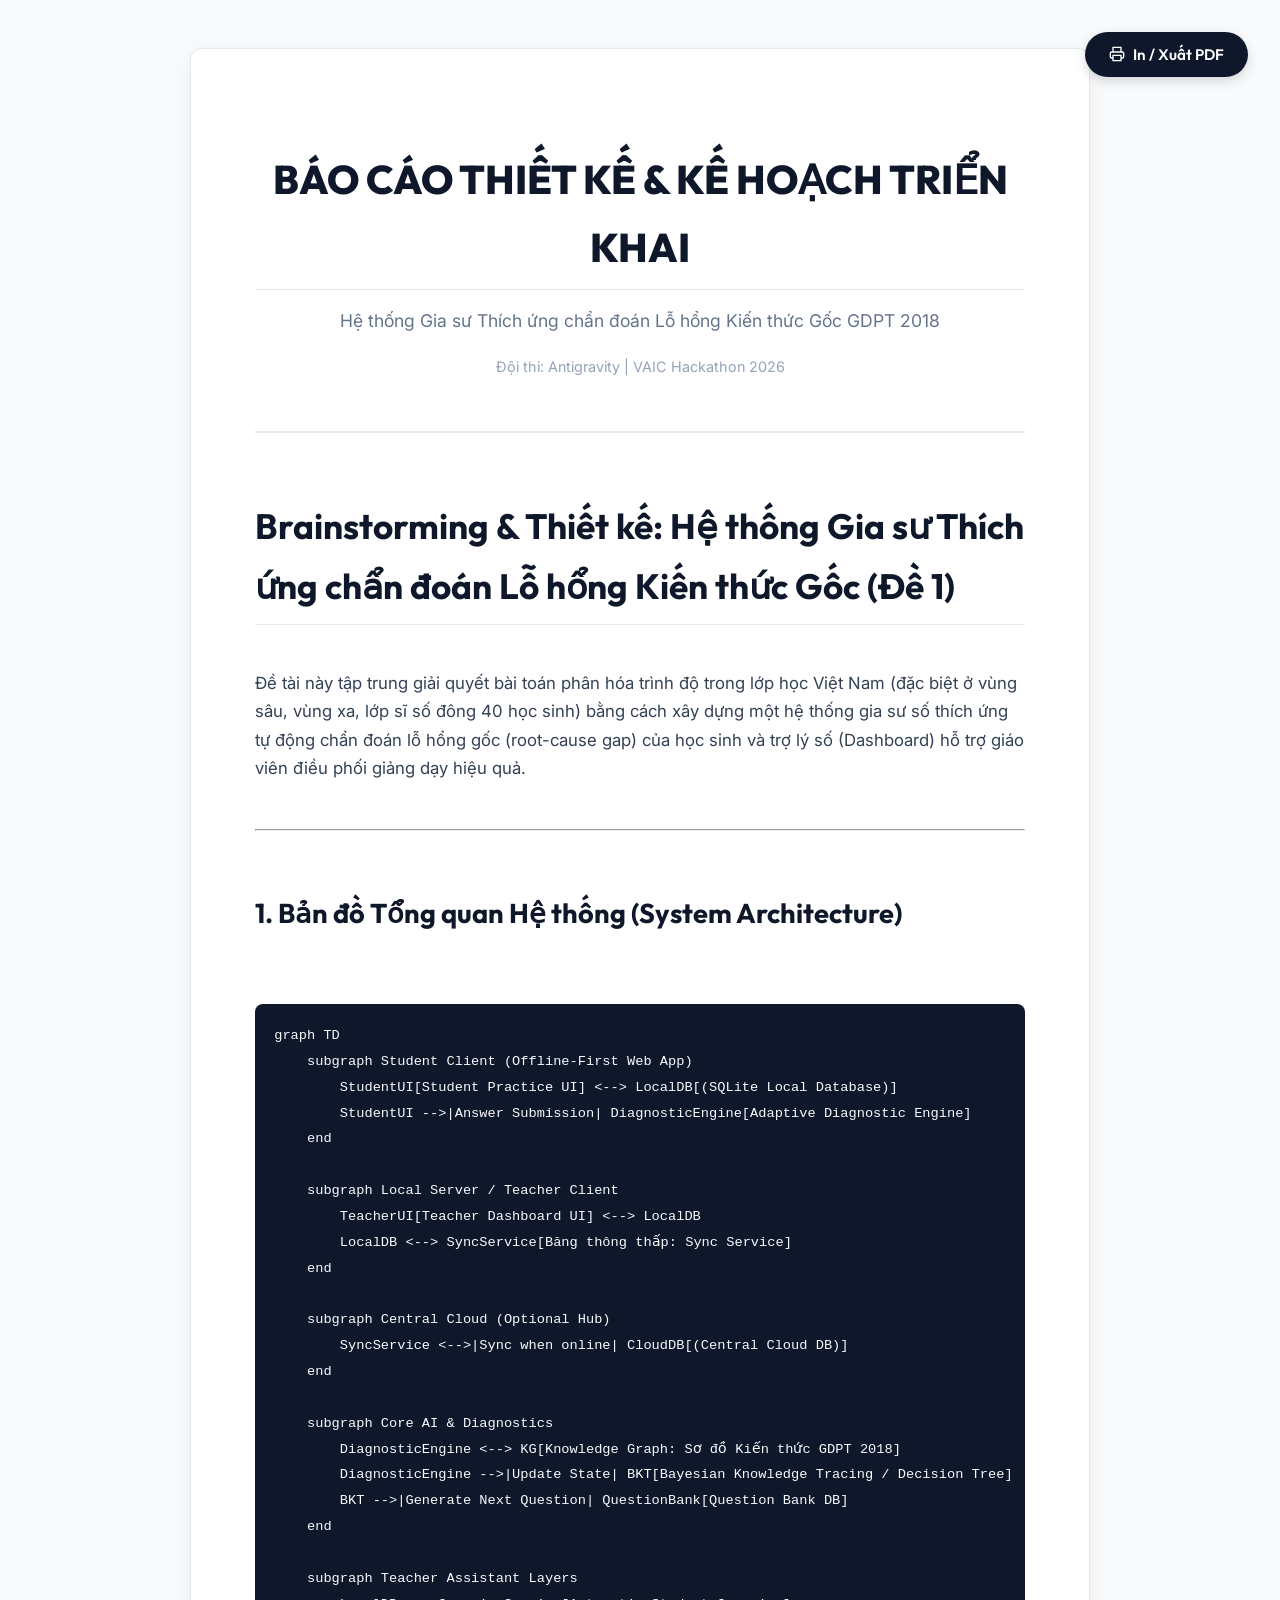
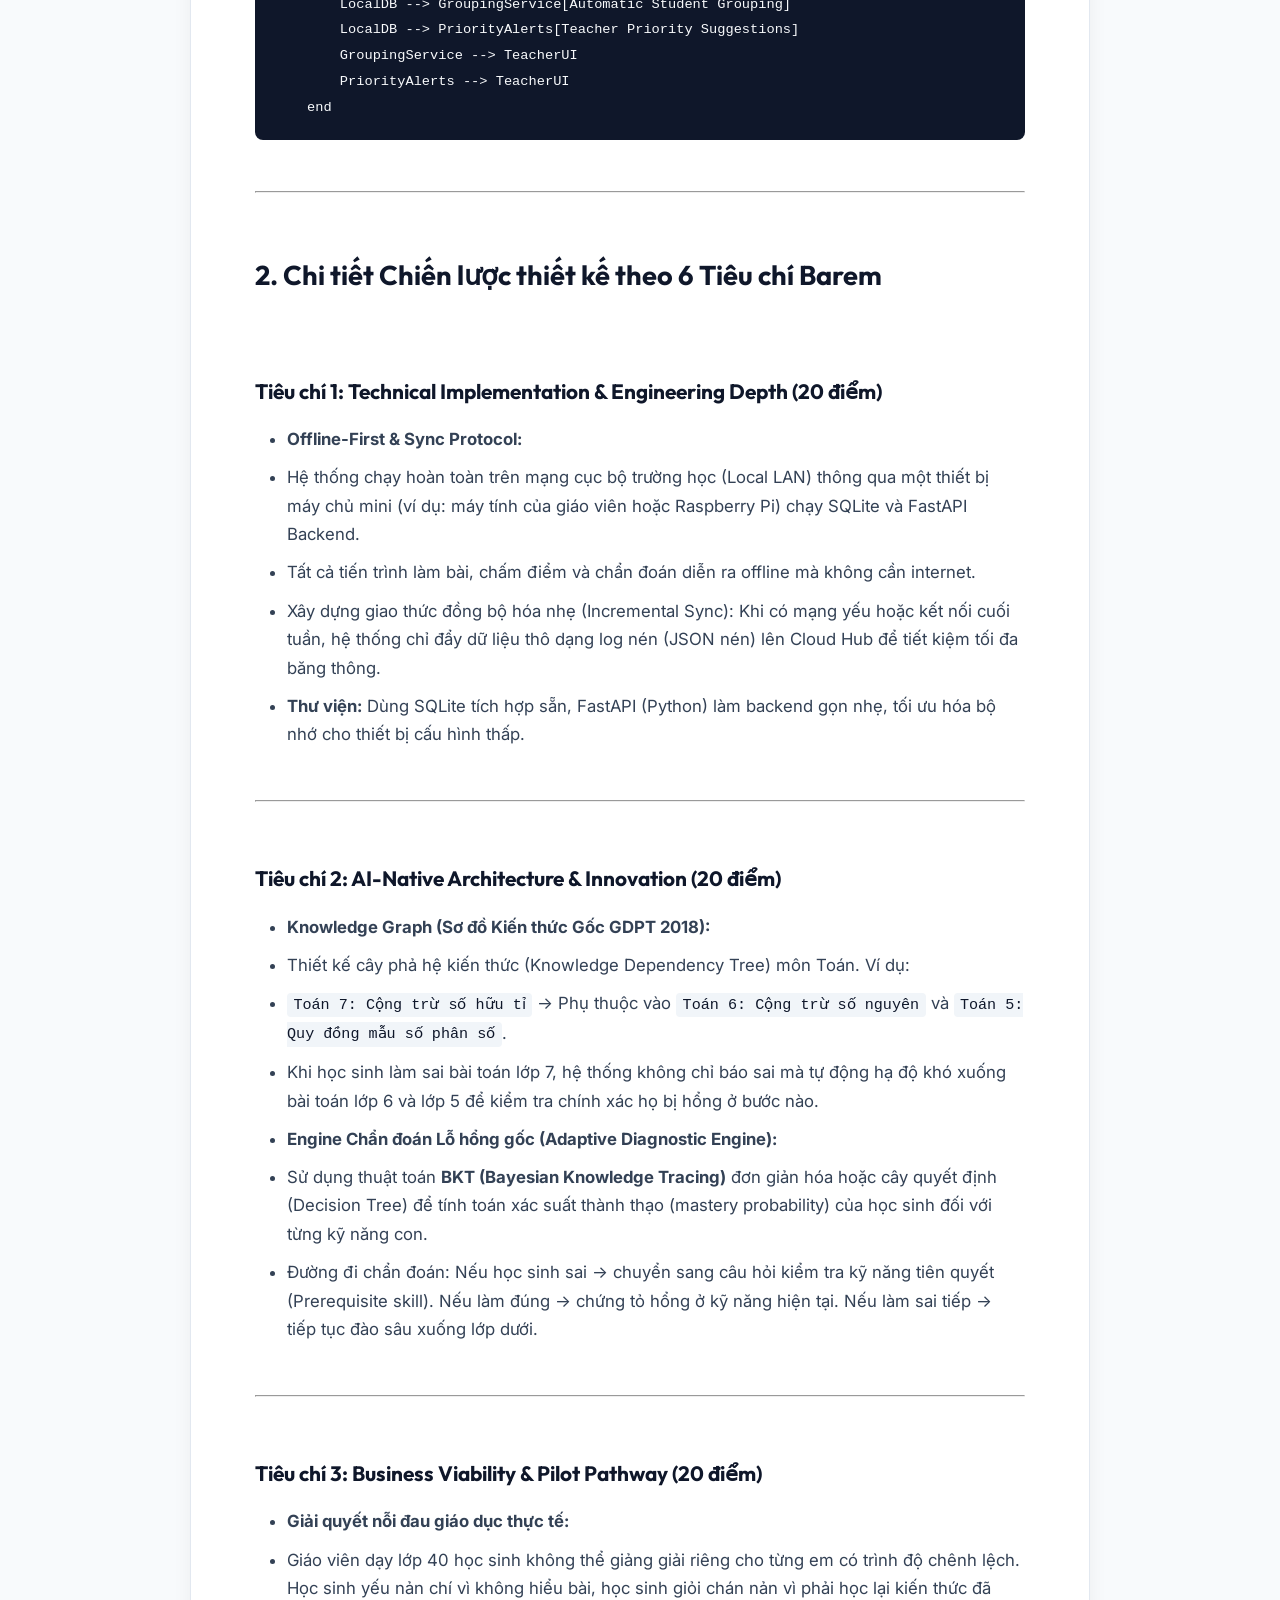
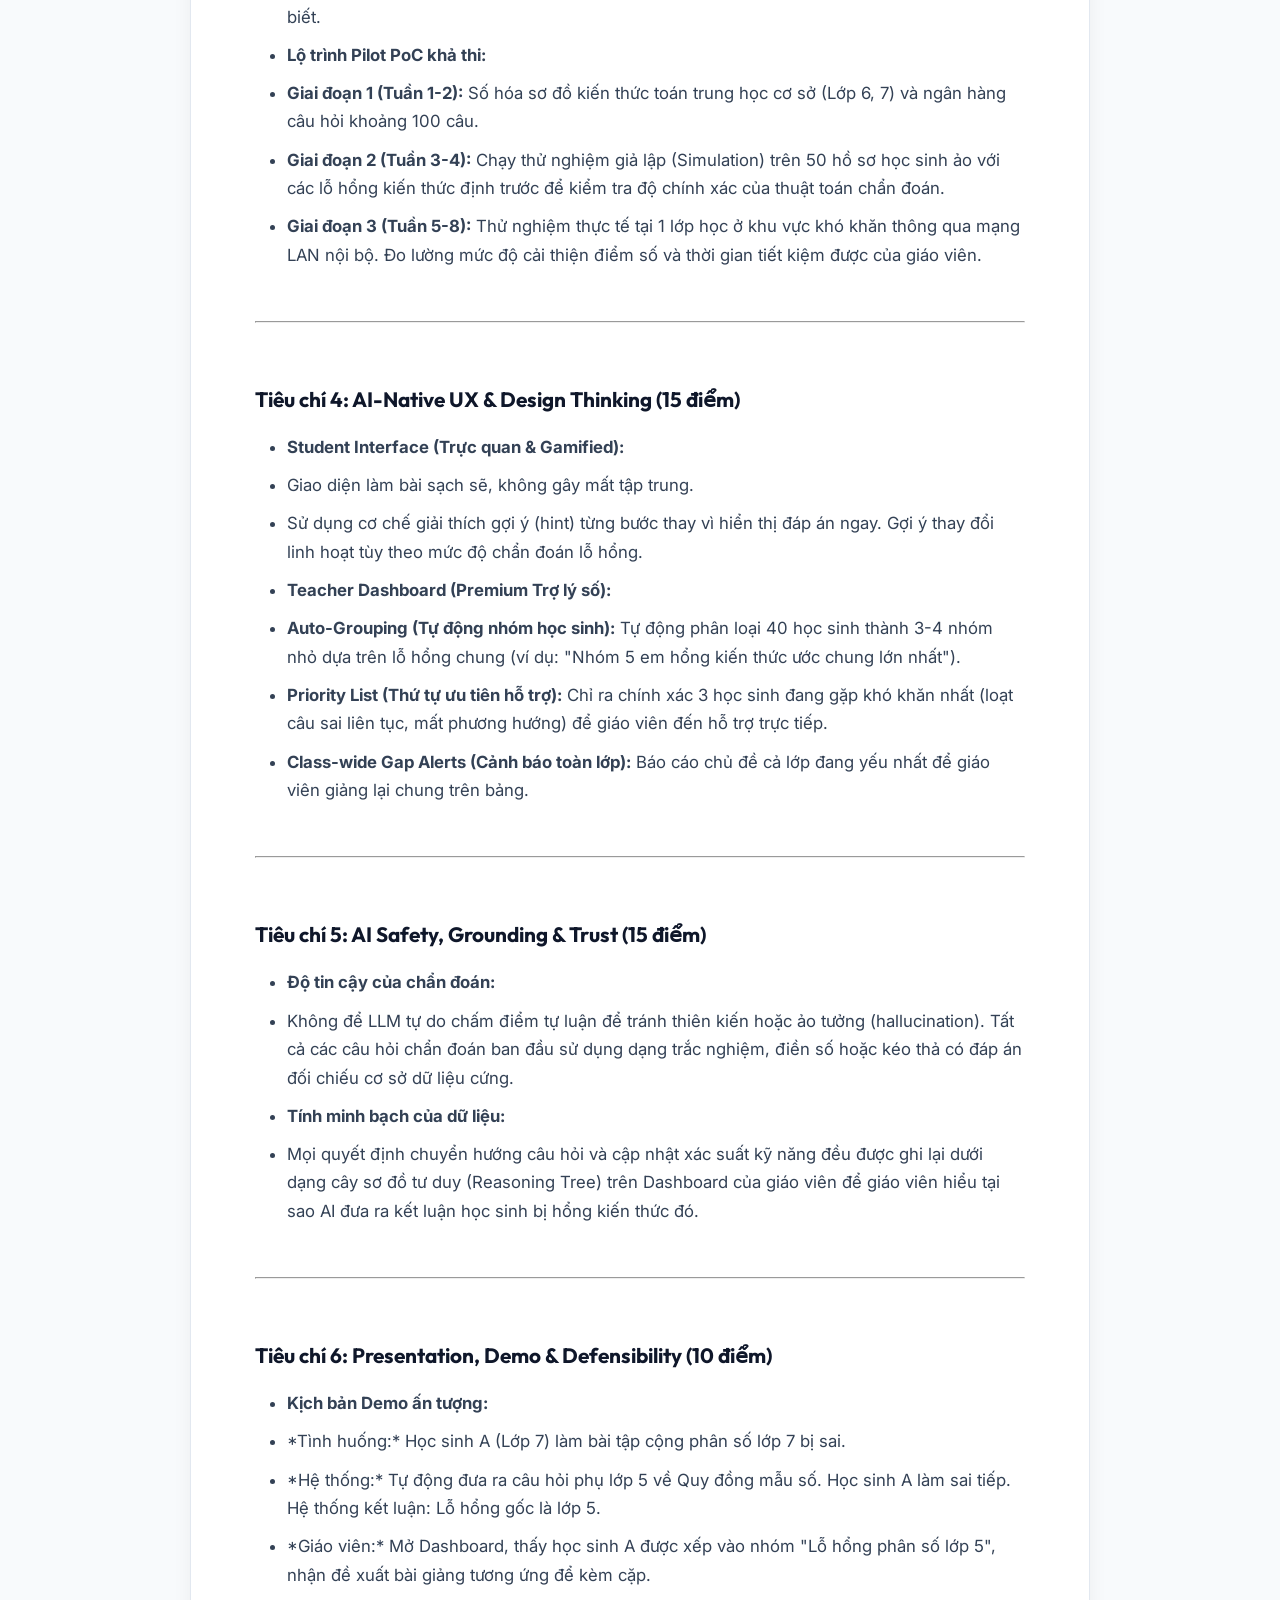
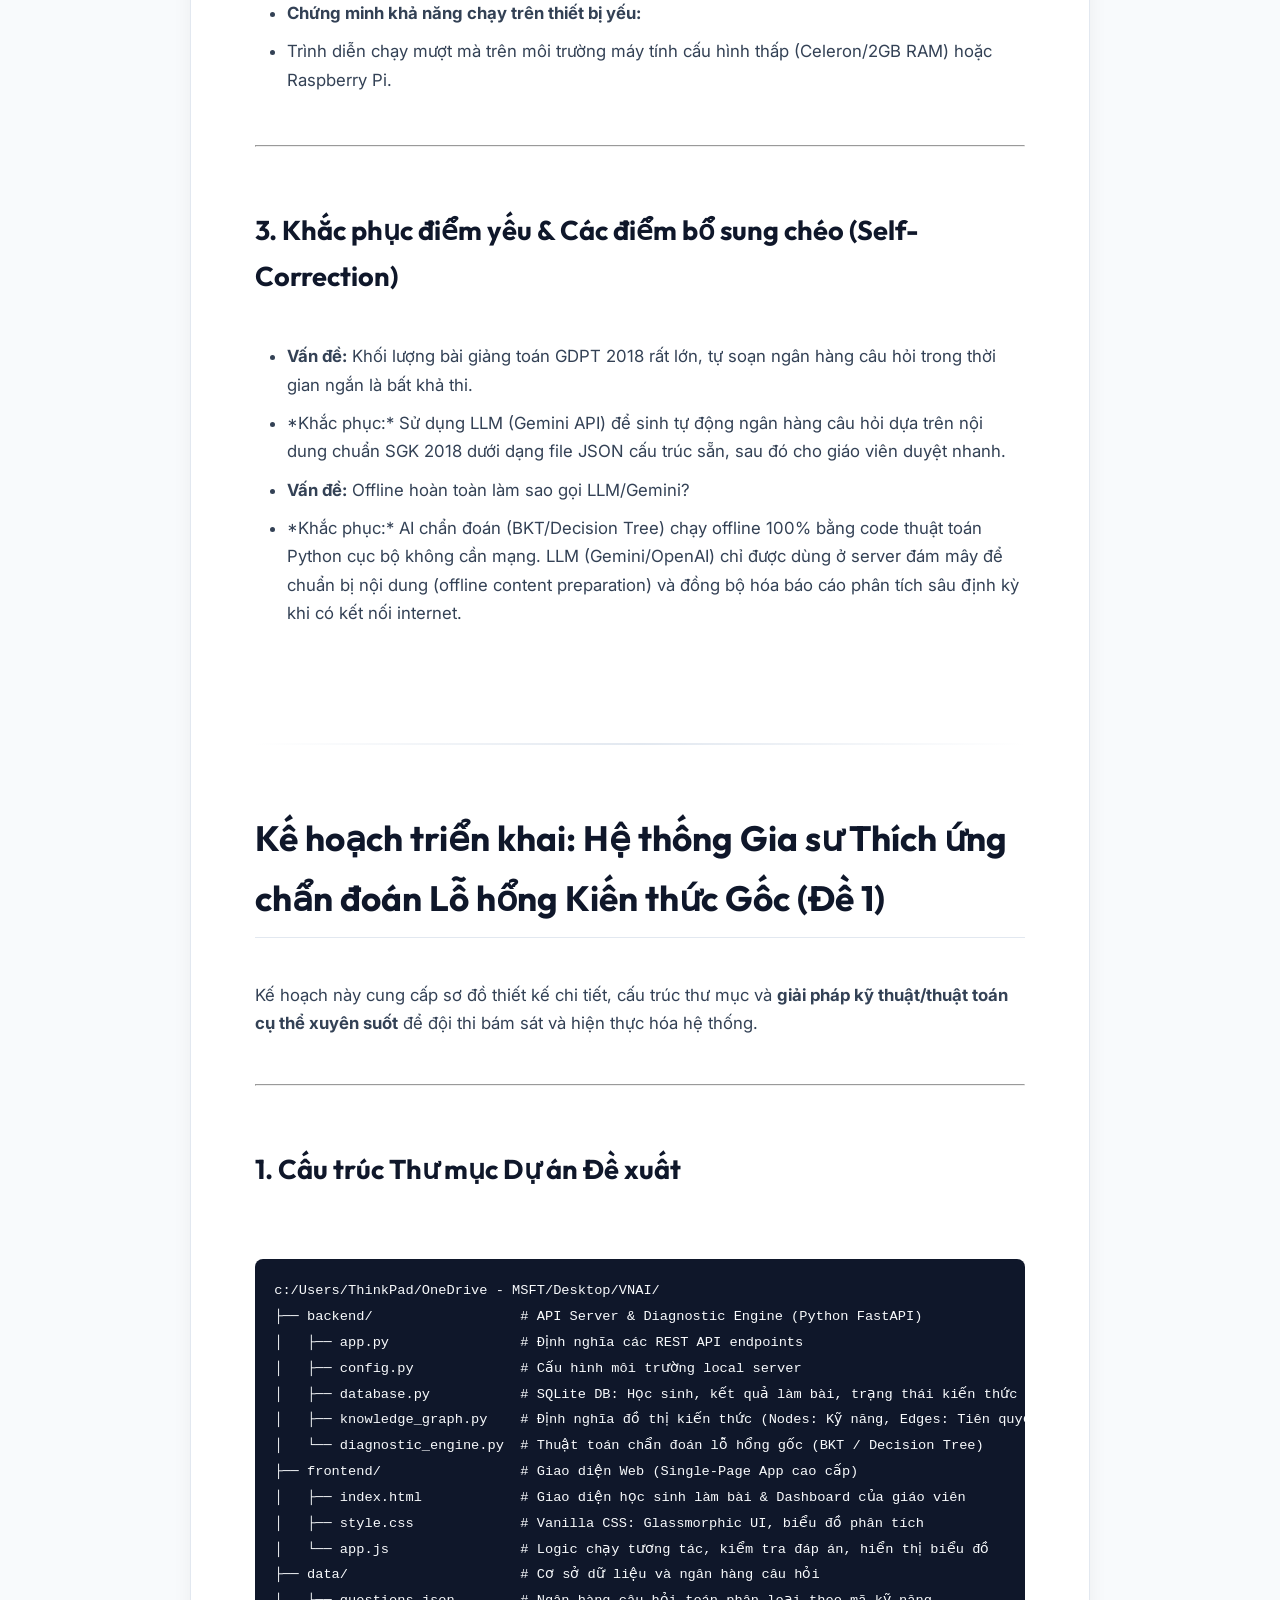
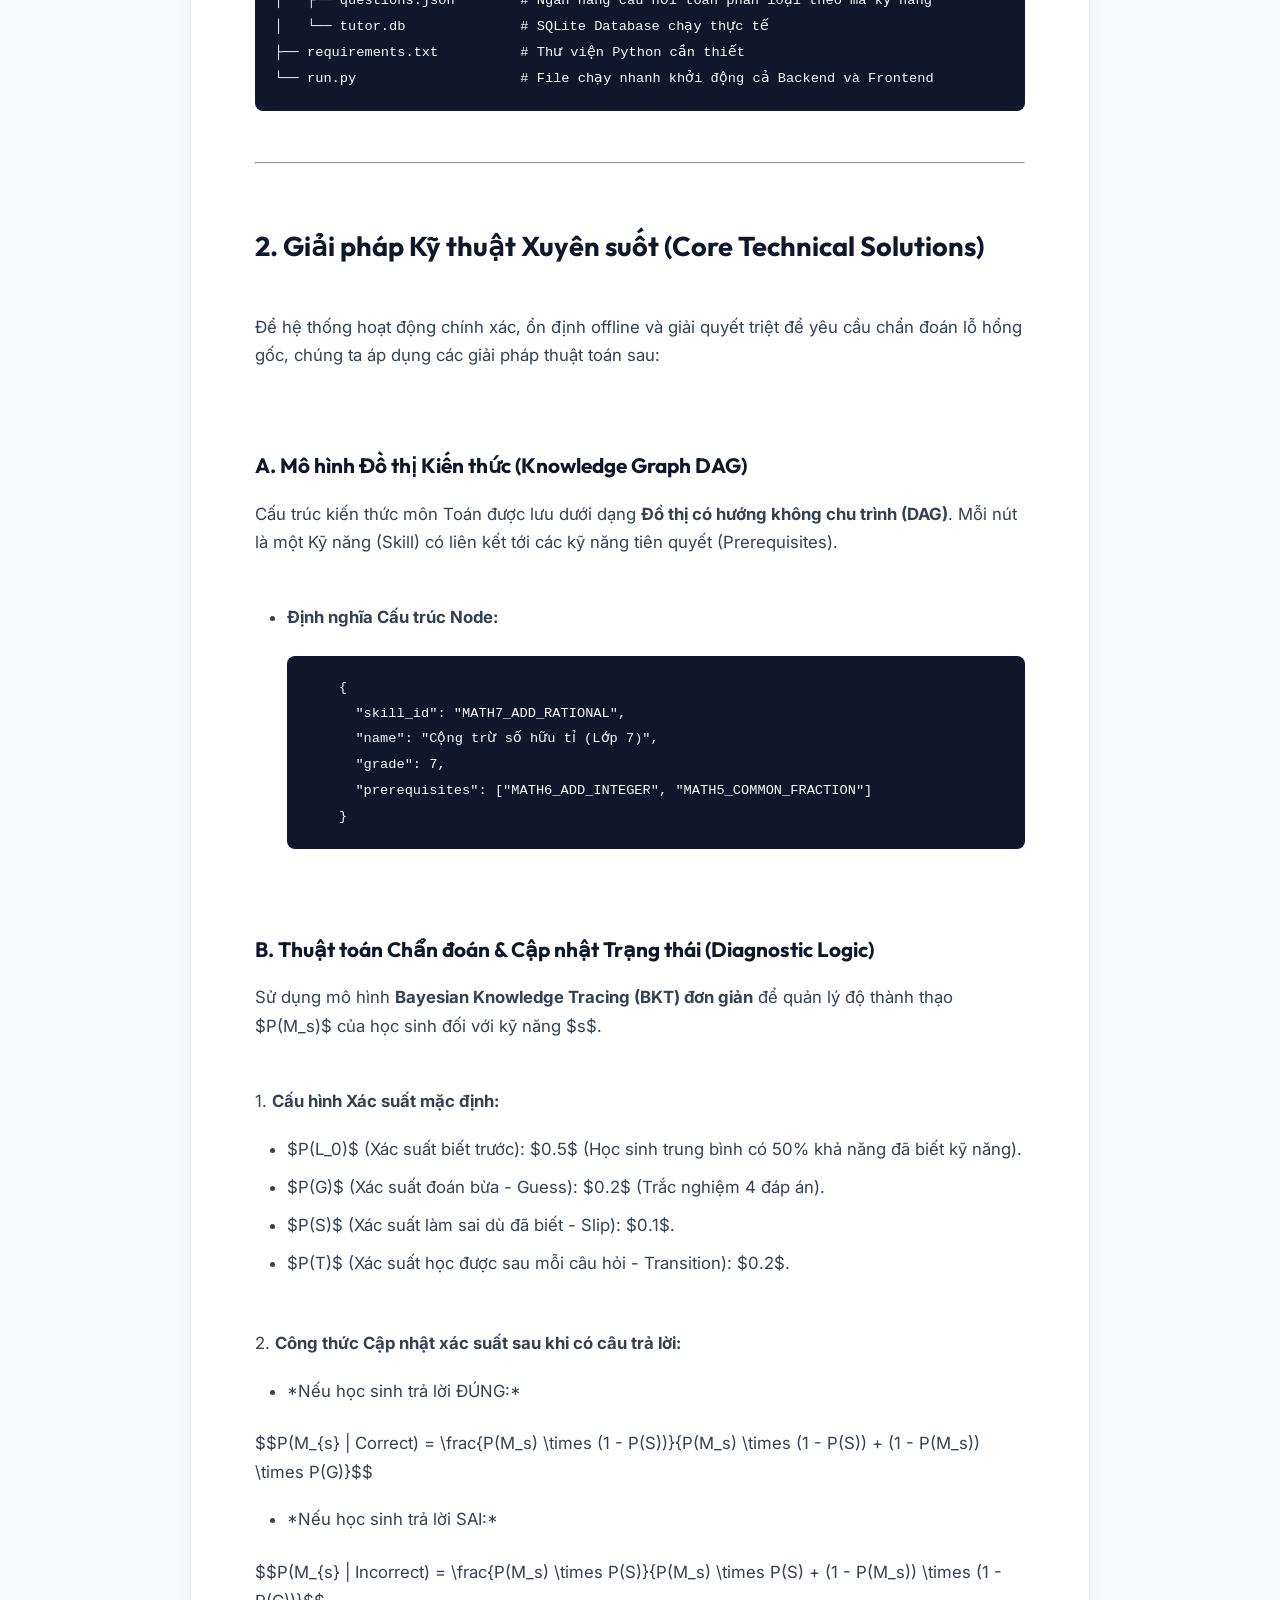
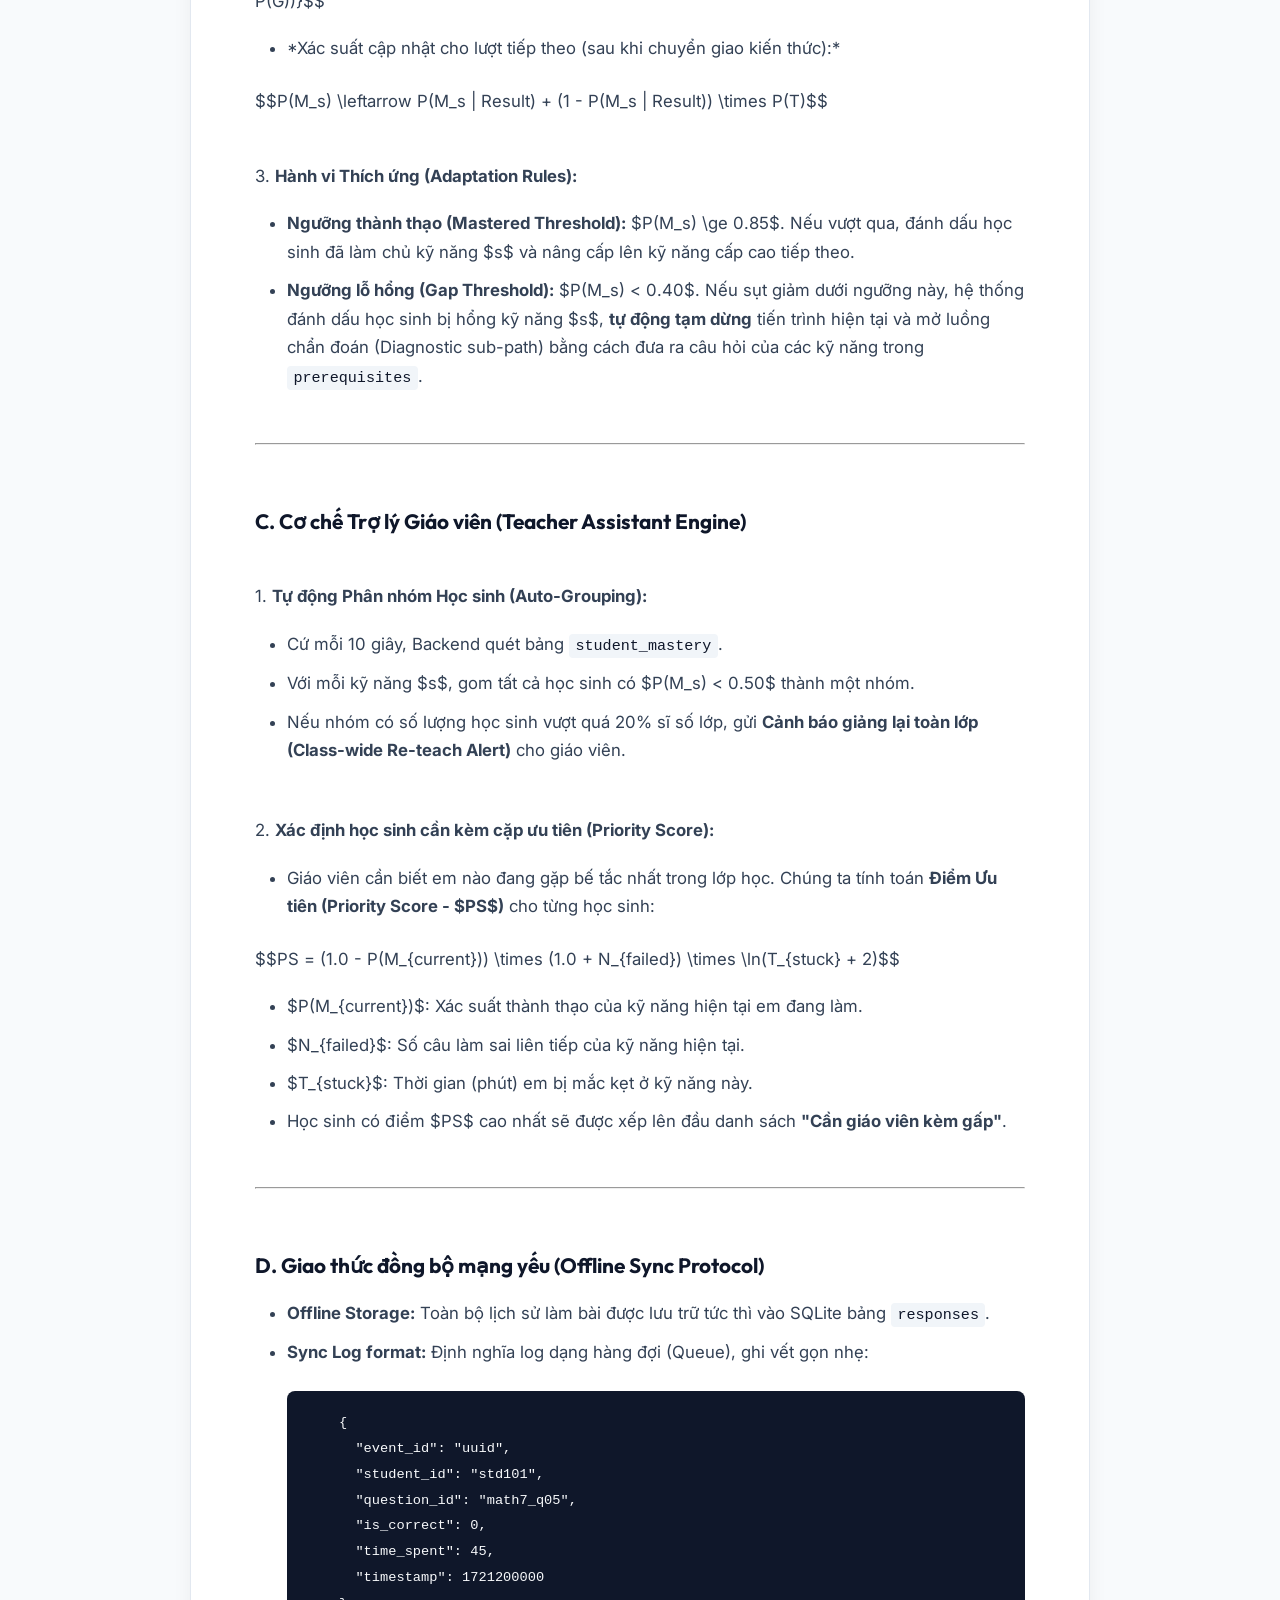
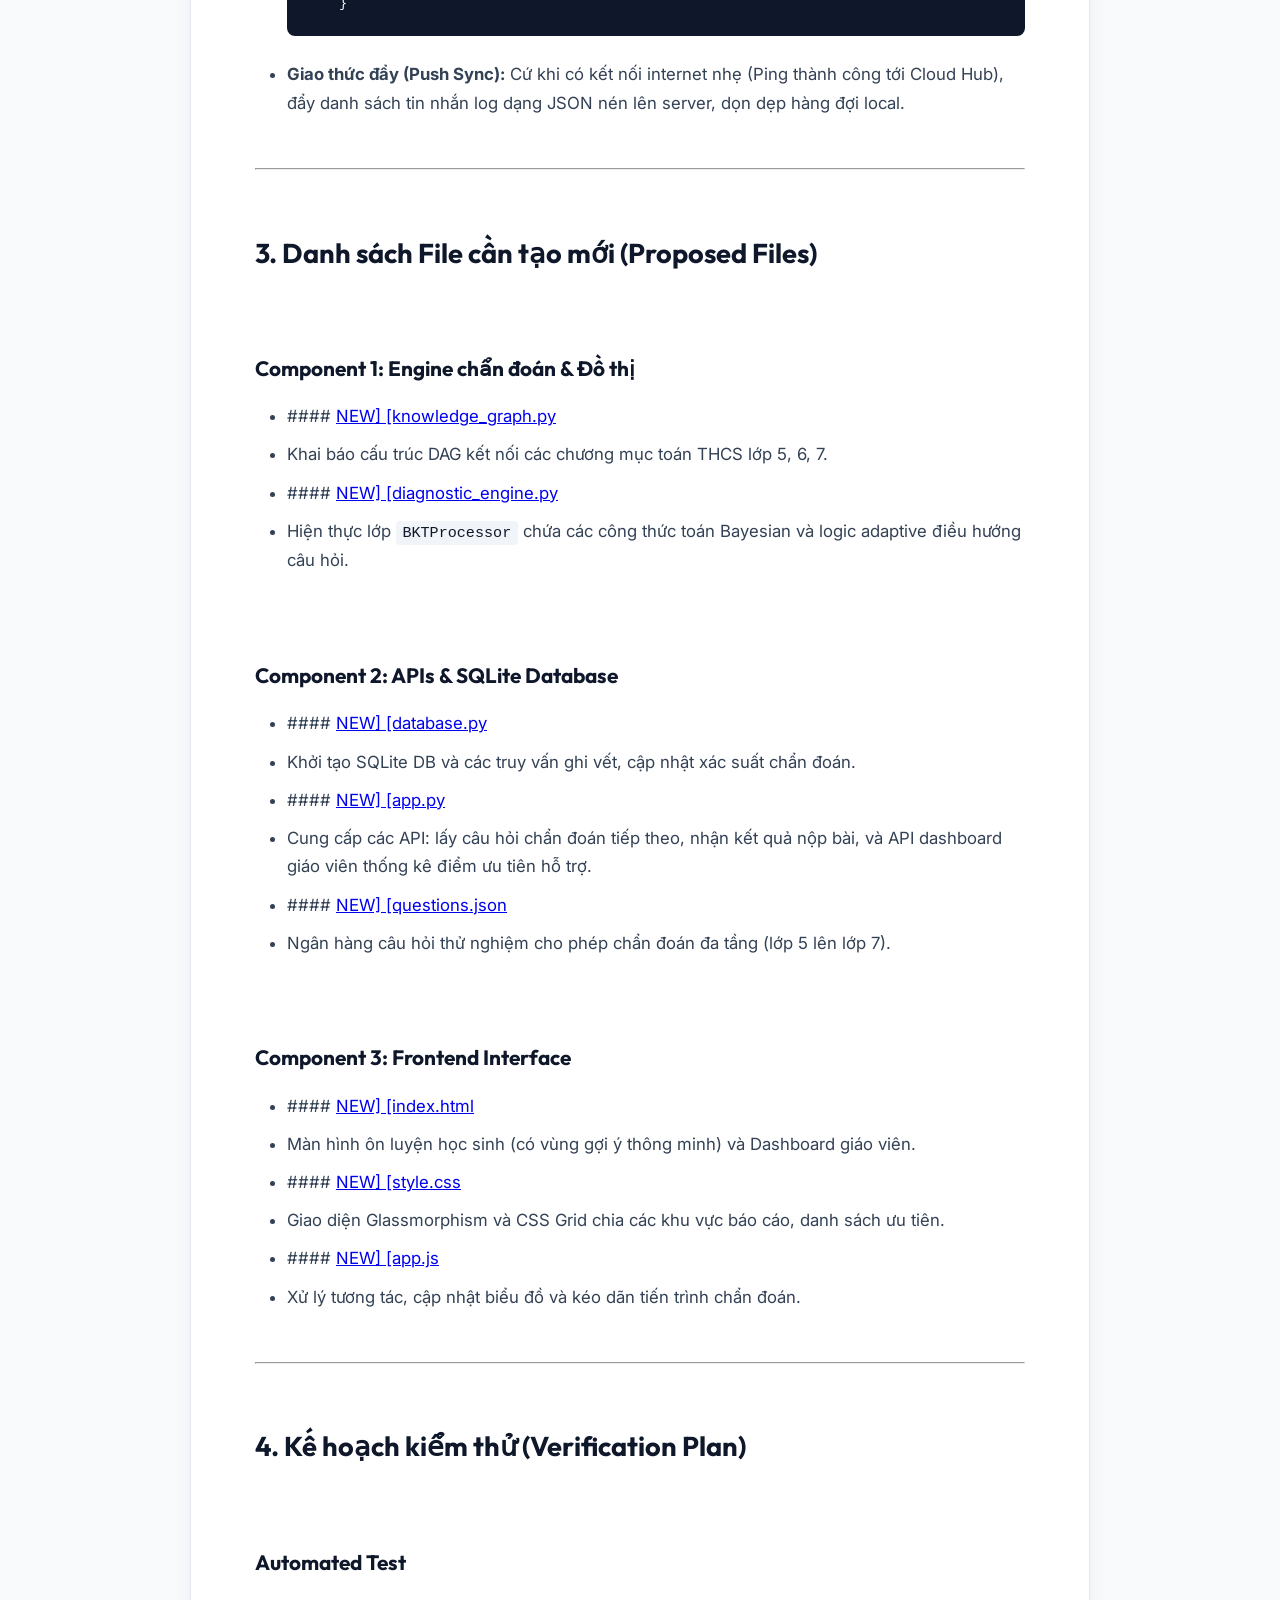
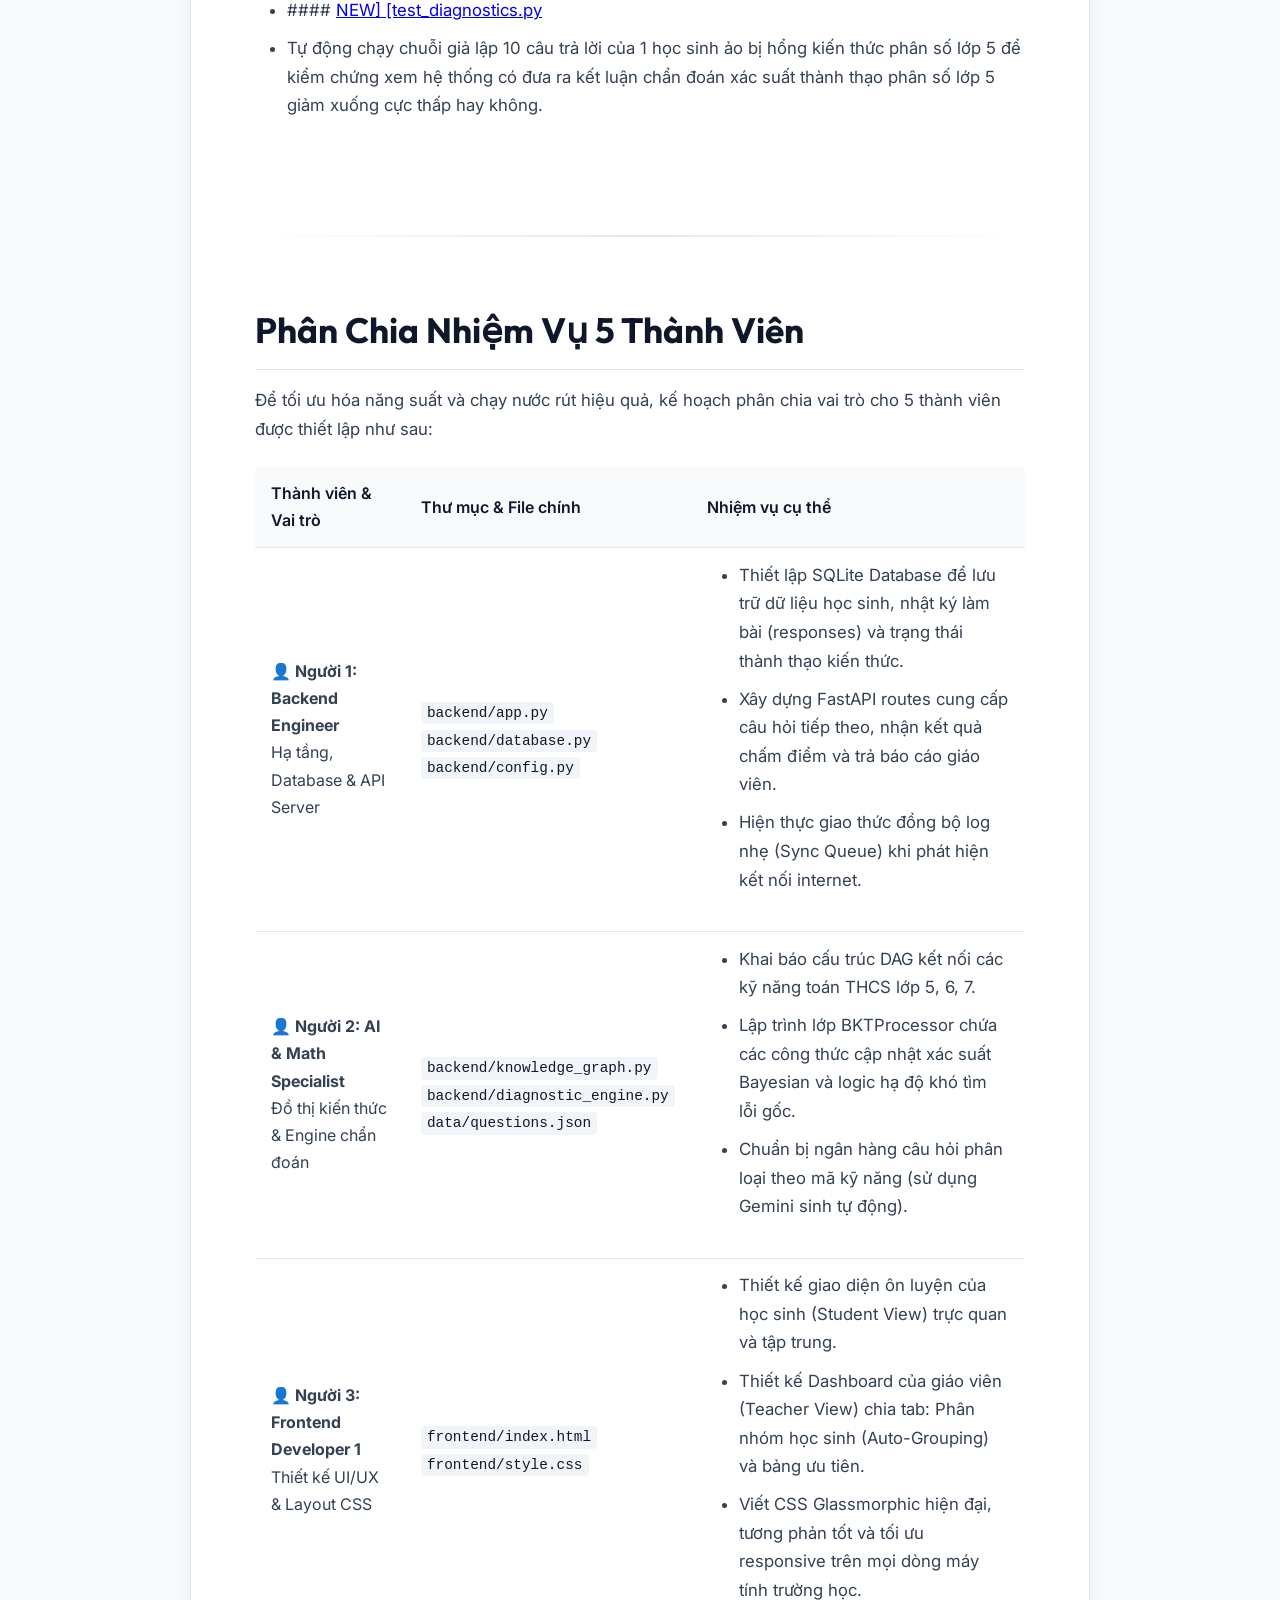
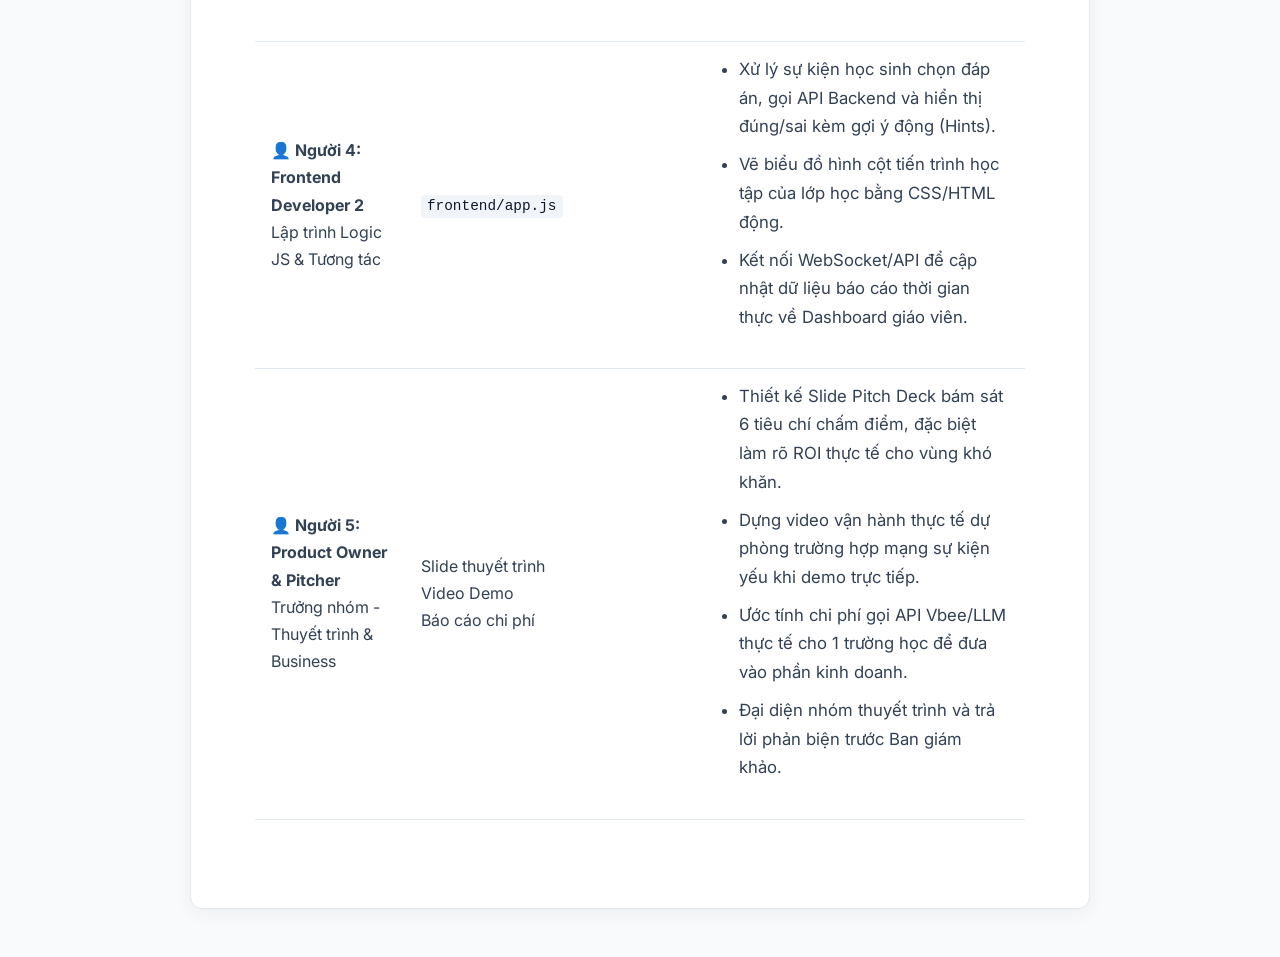
==== Adaptive_Tutoring_System_Report.html @ 63bed0df "feat: implement adaptive difficulty, 54-skill knowledge graph DAG, and frontend API integration" ====
<!DOCTYPE html>
<html lang="vi">
<head>
    <meta charset="UTF-8">
    <meta name="viewport" content="width=device-width, initial-scale=1.0">
    <title>Báo cáo Thiết kế Dự án Adaptive Tutoring System</title>
    <!-- Google Fonts -->
    <link href="https://fonts.googleapis.com/css2?family=Inter:wght@400;500;600&family=Outfit:wght@600;700;800&display=swap" rel="stylesheet">
    <style>
        :root {
            --primary: #4facfe;
            --text-main: #334155;
            --text-headers: #0f172a;
            --bg-body: #f8fafc;
            --bg-card: #ffffff;
            --border: #e2e8f0;
        }
        
        * {
            box-sizing: border-box;
            margin: 0;
            padding: 0;
        }
        
        body {
            background: var(--bg-body);
            color: var(--text-main);
            font-family: 'Inter', sans-serif;
            line-height: 1.7;
            padding: 3rem 1.5rem;
        }
        
        .container {
            max-width: 900px;
            margin: 0 auto;
            background: var(--bg-card);
            padding: 4rem;
            border-radius: 12px;
            box-shadow: 0 4px 20px rgba(0, 0, 0, 0.05);
            border: 1px solid var(--border);
        }
        
        .header {
            text-align: center;
            margin-bottom: 4rem;
            border-bottom: 2px solid var(--border);
            padding-bottom: 2rem;
        }
        
        .header h1 {
            font-family: 'Outfit', sans-serif;
            font-size: 2.5rem;
            font-weight: 800;
            color: var(--text-headers);
            margin-bottom: 1rem;
        }
        
        .header p {
            font-size: 1.1rem;
            color: #64748b;
        }
        
        .section-separator {
            margin: 4rem 0;
            border: 0;
            height: 2px;
            background: linear-gradient(to right, transparent, var(--border), transparent);
        }
        
        h1, h2, h3, h4 {
            font-family: 'Outfit', sans-serif;
            color: var(--text-headers);
            margin-top: 2rem;
            margin-bottom: 1rem;
            font-weight: 700;
        }
        
        h1 { font-size: 2.2rem; border-bottom: 1px solid var(--border); padding-bottom: 0.5rem; }
        h2 { font-size: 1.7rem; }
        h3 { font-size: 1.3rem; }
        h4 { font-size: 1.1rem; }
        
        p {
            margin-bottom: 1.2rem;
            font-size: 1.05rem;
        }
        
        ul {
            margin-bottom: 1.5rem;
            padding-left: 2rem;
        }
        
        li {
            margin-bottom: 0.6rem;
            font-size: 1.05rem;
        }
        
        blockquote {
            background: #f1f5f9;
            border-left: 4px solid #94a3b8;
            padding: 1rem 1.5rem;
            margin: 1.5rem 0;
            font-style: italic;
            border-radius: 4px;
        }
        
        .alert {
            border-left-width: 4px;
        }
        
        .alert-important {
            background: #fef2f2;
            border-left-color: #ef4444;
            color: #991b1b;
        }
        
        .alert-warning {
            background: #fffbeb;
            border-left-color: #f59e0b;
            color: #92400e;
        }
        
        .alert-note {
            background: #eff6ff;
            border-left-color: #3b82f6;
            color: #1e40af;
        }
        
        .code-block {
            background: #0f172a;
            color: #f8fafc;
            padding: 1.2rem;
            border-radius: 8px;
            overflow-x: auto;
            font-family: Courier, monospace;
            margin: 1.5rem 0;
            font-size: 0.95rem;
        }
        
        code {
            background: #f1f5f9;
            color: #0f172a;
            padding: 0.2rem 0.4rem;
            border-radius: 4px;
            font-family: Courier, monospace;
            font-size: 0.9em;
        }
        
        .code-block code {
            background: transparent;
            color: inherit;
            padding: 0;
        }
        
        .table-container {
            overflow-x: auto;
            margin: 1.5rem 0;
        }
        
        table {
            width: 100%;
            border-collapse: collapse;
            text-align: left;
            font-size: 1rem;
        }
        
        th, td {
            padding: 0.8rem 1rem;
            border-bottom: 1px solid var(--border);
        }
        
        th {
            background: #f8fafc;
            font-weight: 600;
            color: var(--text-headers);
        }
        
        .print-btn-container {
            position: fixed;
            top: 2rem;
            right: 2rem;
            z-index: 1000;
        }
        
        .print-btn {
            background: #0f172a;
            color: #ffffff;
            border: none;
            padding: 0.8rem 1.5rem;
            font-family: 'Outfit', sans-serif;
            font-size: 0.95rem;
            font-weight: 600;
            border-radius: 30px;
            cursor: pointer;
            box-shadow: 0 4px 12px rgba(0, 0, 0, 0.15);
            transition: all 0.2s ease;
            display: flex;
            align-items: center;
            gap: 0.5rem;
        }
        
        .print-btn:hover {
            transform: translateY(-2px);
            background: #1e293b;
        }
        
        @media print {
            body {
                background: #ffffff;
                padding: 0;
            }
            .container {
                box-shadow: none;
                border: none;
                padding: 0;
            }
            .print-btn-container {
                display: none;
            }
        }
    </style>
</head>
<body>
    <div class="print-btn-container">
        <button class="print-btn" onclick="window.print()">
            <svg width="16" height="16" viewBox="0 0 24 24" fill="none" stroke="currentColor" stroke-width="2"><path d="M6 9V2h12v7M6 18H4a2 2 0 0 1-2-2v-5a2 2 0 0 1 2-2h16a2 2 0 0 1 2 2v5a2 2 0 0 1-2 2h-2"/><path d="M6 14h12v8H6z"/></svg>
            In / Xuất PDF
        </button>
    </div>

    <div class="container">
        <div class="header">
            <h1>BÁO CÁO THIẾT KẾ & KẾ HOẠCH TRIỂN KHAI</h1>
            <p>Hệ thống Gia sư Thích ứng chẩn đoán Lỗ hổng Kiến thức Gốc GDPT 2018</p>
            <p style="font-size: 0.9rem; margin-top: 0.5rem; color: #94a3b8;">Đội thi: Antigravity | VAIC Hackathon 2026</p>
        </div>

        <section>
            <h1>Brainstorming & Thiết kế: Hệ thống Gia sư Thích ứng chẩn đoán Lỗ hổng Kiến thức Gốc (Đề 1)</h1>
<br>
<p>Đề tài này tập trung giải quyết bài toán phân hóa trình độ trong lớp học Việt Nam (đặc biệt ở vùng sâu, vùng xa, lớp sĩ số đông 40 học sinh) bằng cách xây dựng một hệ thống gia sư số thích ứng tự động chẩn đoán lỗ hổng gốc (root-cause gap) của học sinh và trợ lý số (Dashboard) hỗ trợ giáo viên điều phối giảng dạy hiệu quả.</p>
<br>
<hr>
<br>
<h2>1. Bản đồ Tổng quan Hệ thống (System Architecture)</h2>
<br>
<pre class="code-block"><code class="language-mermaid">graph TD
    subgraph Student Client (Offline-First Web App)
        StudentUI[Student Practice UI] &lt;--&gt; LocalDB[(SQLite Local Database)]
        StudentUI --&gt;|Answer Submission| DiagnosticEngine[Adaptive Diagnostic Engine]
    end

    subgraph Local Server / Teacher Client
        TeacherUI[Teacher Dashboard UI] &lt;--&gt; LocalDB
        LocalDB &lt;--&gt; SyncService[Băng thông thấp: Sync Service]
    end

    subgraph Central Cloud (Optional Hub)
        SyncService &lt;--&gt;|Sync when online| CloudDB[(Central Cloud DB)]
    end

    subgraph Core AI &amp; Diagnostics
        DiagnosticEngine &lt;--&gt; KG[Knowledge Graph: Sơ đồ Kiến thức GDPT 2018]
        DiagnosticEngine --&gt;|Update State| BKT[Bayesian Knowledge Tracing / Decision Tree]
        BKT --&gt;|Generate Next Question| QuestionBank[Question Bank DB]
    end

    subgraph Teacher Assistant Layers
        LocalDB --&gt; GroupingService[Automatic Student Grouping]
        LocalDB --&gt; PriorityAlerts[Teacher Priority Suggestions]
        GroupingService --&gt; TeacherUI
        PriorityAlerts --&gt; TeacherUI
    end
</code></pre>
<br>
<hr>
<br>
<h2>2. Chi tiết Chiến lược thiết kế theo 6 Tiêu chí Barem</h2>
<br>
<h3>Tiêu chí 1: Technical Implementation & Engineering Depth (20 điểm)</h3>
<ul>
<li>  <strong>Offline-First & Sync Protocol:</strong></li>
<li>  Hệ thống chạy hoàn toàn trên mạng cục bộ trường học (Local LAN) thông qua một thiết bị máy chủ mini (ví dụ: máy tính của giáo viên hoặc Raspberry Pi) chạy SQLite và FastAPI Backend.</li>
<li>  Tất cả tiến trình làm bài, chấm điểm và chẩn đoán diễn ra offline mà không cần internet.</li>
<li>  Xây dựng giao thức đồng bộ hóa nhẹ (Incremental Sync): Khi có mạng yếu hoặc kết nối cuối tuần, hệ thống chỉ đẩy dữ liệu thô dạng log nén (JSON nén) lên Cloud Hub để tiết kiệm tối đa băng thông.</li>
<li>  <strong>Thư viện:</strong> Dùng SQLite tích hợp sẵn, FastAPI (Python) làm backend gọn nhẹ, tối ưu hóa bộ nhớ cho thiết bị cấu hình thấp.</li>
</ul>
<br>
<hr>
<br>
<h3>Tiêu chí 2: AI-Native Architecture & Innovation (20 điểm)</h3>
<ul>
<li>  <strong>Knowledge Graph (Sơ đồ Kiến thức Gốc GDPT 2018):</strong></li>
<li>  Thiết kế cây phả hệ kiến thức (Knowledge Dependency Tree) môn Toán. Ví dụ:</li>
<li>  <code>Toán 7: Cộng trừ số hữu tỉ</code> -> Phụ thuộc vào <code>Toán 6: Cộng trừ số nguyên</code> và <code>Toán 5: Quy đồng mẫu số phân số</code>.</li>
<li>  Khi học sinh làm sai bài toán lớp 7, hệ thống không chỉ báo sai mà tự động hạ độ khó xuống bài toán lớp 6 và lớp 5 để kiểm tra chính xác họ bị hổng ở bước nào.</li>
<li>  <strong>Engine Chẩn đoán Lỗ hổng gốc (Adaptive Diagnostic Engine):</strong></li>
<li>  Sử dụng thuật toán <strong>BKT (Bayesian Knowledge Tracing)</strong> đơn giản hóa hoặc cây quyết định (Decision Tree) để tính toán xác suất thành thạo (mastery probability) của học sinh đối với từng kỹ năng con.</li>
<li>  Đường đi chẩn đoán: Nếu học sinh sai -> chuyển sang câu hỏi kiểm tra kỹ năng tiên quyết (Prerequisite skill). Nếu làm đúng -> chứng tỏ hổng ở kỹ năng hiện tại. Nếu làm sai tiếp -> tiếp tục đào sâu xuống lớp dưới.</li>
</ul>
<br>
<hr>
<br>
<h3>Tiêu chí 3: Business Viability & Pilot Pathway (20 điểm)</h3>
<ul>
<li>  <strong>Giải quyết nỗi đau giáo dục thực tế:</strong></li>
<li>  Giáo viên dạy lớp 40 học sinh không thể giảng giải riêng cho từng em có trình độ chênh lệch. Học sinh yếu nản chí vì không hiểu bài, học sinh giỏi chán nản vì phải học lại kiến thức đã biết.</li>
<li>  <strong>Lộ trình Pilot PoC khả thi:</strong></li>
<li>  <strong>Giai đoạn 1 (Tuần 1-2):</strong> Số hóa sơ đồ kiến thức toán trung học cơ sở (Lớp 6, 7) và ngân hàng câu hỏi khoảng 100 câu.</li>
<li>  <strong>Giai đoạn 2 (Tuần 3-4):</strong> Chạy thử nghiệm giả lập (Simulation) trên 50 hồ sơ học sinh ảo với các lỗ hổng kiến thức định trước để kiểm tra độ chính xác của thuật toán chẩn đoán.</li>
<li>  <strong>Giai đoạn 3 (Tuần 5-8):</strong> Thử nghiệm thực tế tại 1 lớp học ở khu vực khó khăn thông qua mạng LAN nội bộ. Đo lường mức độ cải thiện điểm số và thời gian tiết kiệm được của giáo viên.</li>
</ul>
<br>
<hr>
<br>
<h3>Tiêu chí 4: AI-Native UX & Design Thinking (15 điểm)</h3>
<ul>
<li>  <strong>Student Interface (Trực quan & Gamified):</strong></li>
<li>  Giao diện làm bài sạch sẽ, không gây mất tập trung.</li>
<li>  Sử dụng cơ chế giải thích gợi ý (hint) từng bước thay vì hiển thị đáp án ngay. Gợi ý thay đổi linh hoạt tùy theo mức độ chẩn đoán lỗ hổng.</li>
<li>  <strong>Teacher Dashboard (Premium Trợ lý số):</strong></li>
<li>  <strong>Auto-Grouping (Tự động nhóm học sinh):</strong> Tự động phân loại 40 học sinh thành 3-4 nhóm nhỏ dựa trên lỗ hổng chung (ví dụ: "Nhóm 5 em hổng kiến thức ước chung lớn nhất").</li>
<li>  <strong>Priority List (Thứ tự ưu tiên hỗ trợ):</strong> Chỉ ra chính xác 3 học sinh đang gặp khó khăn nhất (loạt câu sai liên tục, mất phương hướng) để giáo viên đến hỗ trợ trực tiếp.</li>
<li>  <strong>Class-wide Gap Alerts (Cảnh báo toàn lớp):</strong> Báo cáo chủ đề cả lớp đang yếu nhất để giáo viên giảng lại chung trên bảng.</li>
</ul>
<br>
<hr>
<br>
<h3>Tiêu chí 5: AI Safety, Grounding & Trust (15 điểm)</h3>
<ul>
<li>  <strong>Độ tin cậy của chẩn đoán:</strong></li>
<li>  Không để LLM tự do chấm điểm tự luận để tránh thiên kiến hoặc ảo tưởng (hallucination). Tất cả các câu hỏi chẩn đoán ban đầu sử dụng dạng trắc nghiệm, điền số hoặc kéo thả có đáp án đối chiếu cơ sở dữ liệu cứng.</li>
<li>  <strong>Tính minh bạch của dữ liệu:</strong></li>
<li>  Mọi quyết định chuyển hướng câu hỏi và cập nhật xác suất kỹ năng đều được ghi lại dưới dạng cây sơ đồ tư duy (Reasoning Tree) trên Dashboard của giáo viên để giáo viên hiểu tại sao AI đưa ra kết luận học sinh bị hổng kiến thức đó.</li>
</ul>
<br>
<hr>
<br>
<h3>Tiêu chí 6: Presentation, Demo & Defensibility (10 điểm)</h3>
<ul>
<li>  <strong>Kịch bản Demo ấn tượng:</strong></li>
<li>  *Tình huống:* Học sinh A (Lớp 7) làm bài tập cộng phân số lớp 7 bị sai.</li>
<li>  *Hệ thống:* Tự động đưa ra câu hỏi phụ lớp 5 về Quy đồng mẫu số. Học sinh A làm sai tiếp. Hệ thống kết luận: Lỗ hổng gốc là lớp 5.</li>
<li>  *Giáo viên:* Mở Dashboard, thấy học sinh A được xếp vào nhóm "Lỗ hổng phân số lớp 5", nhận đề xuất bài giảng tương ứng để kèm cặp.</li>
<li>  <strong>Chứng minh khả năng chạy trên thiết bị yếu:</strong></li>
<li>  Trình diễn chạy mượt mà trên môi trường máy tính cấu hình thấp (Celeron/2GB RAM) hoặc Raspberry Pi.</li>
</ul>
<br>
<hr>
<br>
<h2>3. Khắc phục điểm yếu & Các điểm bổ sung chéo (Self-Correction)</h2>
<br>
<ul>
<li>  <strong>Vấn đề:</strong> Khối lượng bài giảng toán GDPT 2018 rất lớn, tự soạn ngân hàng câu hỏi trong thời gian ngắn là bất khả thi.</li>
<li>  *Khắc phục:* Sử dụng LLM (Gemini API) để sinh tự động ngân hàng câu hỏi dựa trên nội dung chuẩn SGK 2018 dưới dạng file JSON cấu trúc sẵn, sau đó cho giáo viên duyệt nhanh.</li>
<li>  <strong>Vấn đề:</strong> Offline hoàn toàn làm sao gọi LLM/Gemini?</li>
<li>  *Khắc phục:* AI chẩn đoán (BKT/Decision Tree) chạy offline 100% bằng code thuật toán Python cục bộ không cần mạng. LLM (Gemini/OpenAI) chỉ được dùng ở server đám mây để chuẩn bị nội dung (offline content preparation) và đồng bộ hóa báo cáo phân tích sâu định kỳ khi có kết nối internet.</li>
</ul>
<br>

        </section>

        <hr class="section-separator">

        <section>
            <h1>Kế hoạch triển khai: Hệ thống Gia sư Thích ứng chẩn đoán Lỗ hổng Kiến thức Gốc (Đề 1)</h1>
<br>
<p>Kế hoạch này cung cấp sơ đồ thiết kế chi tiết, cấu trúc thư mục và <strong>giải pháp kỹ thuật/thuật toán cụ thể xuyên suốt</strong> để đội thi bám sát và hiện thực hóa hệ thống.</p>
<br>
<hr>
<br>
<h2>1. Cấu trúc Thư mục Dự án Đề xuất</h2>
<br>
<pre class="code-block"><code class="language-text">c:/Users/ThinkPad/OneDrive - MSFT/Desktop/VNAI/
├── backend/                  # API Server &amp; Diagnostic Engine (Python FastAPI)
│   ├── app.py                # Định nghĩa các REST API endpoints
│   ├── config.py             # Cấu hình môi trường local server
│   ├── database.py           # SQLite DB: Học sinh, kết quả làm bài, trạng thái kiến thức
│   ├── knowledge_graph.py    # Định nghĩa đồ thị kiến thức (Nodes: Kỹ năng, Edges: Tiên quyết)
│   └── diagnostic_engine.py  # Thuật toán chẩn đoán lỗ hổng gốc (BKT / Decision Tree)
├── frontend/                 # Giao diện Web (Single-Page App cao cấp)
│   ├── index.html            # Giao diện học sinh làm bài &amp; Dashboard của giáo viên
│   ├── style.css             # Vanilla CSS: Glassmorphic UI, biểu đồ phân tích
│   └── app.js                # Logic chạy tương tác, kiểm tra đáp án, hiển thị biểu đồ
├── data/                     # Cơ sở dữ liệu và ngân hàng câu hỏi
│   ├── questions.json        # Ngân hàng câu hỏi toán phân loại theo mã kỹ năng
│   └── tutor.db              # SQLite Database chạy thực tế
├── requirements.txt          # Thư viện Python cần thiết
└── run.py                    # File chạy nhanh khởi động cả Backend và Frontend
</code></pre>
<br>
<hr>
<br>
<h2>2. Giải pháp Kỹ thuật Xuyên suốt (Core Technical Solutions)</h2>
<br>
<p>Để hệ thống hoạt động chính xác, ổn định offline và giải quyết triệt để yêu cầu chẩn đoán lỗ hổng gốc, chúng ta áp dụng các giải pháp thuật toán sau:</p>
<br>
<h3>A. Mô hình Đồ thị Kiến thức (Knowledge Graph DAG)</h3>
<p>Cấu trúc kiến thức môn Toán được lưu dưới dạng <strong>Đồ thị có hướng không chu trình (DAG)</strong>. Mỗi nút là một Kỹ năng (Skill) có liên kết tới các kỹ năng tiên quyết (Prerequisites).</p>
<br>
<ul>
<li>  <strong>Định nghĩa Cấu trúc Node:</strong></li>
<pre class="code-block"><code class="language-json">    {
      "skill_id": "MATH7_ADD_RATIONAL",
      "name": "Cộng trừ số hữu tỉ (Lớp 7)",
      "grade": 7,
      "prerequisites": ["MATH6_ADD_INTEGER", "MATH5_COMMON_FRACTION"]
    }
</code></pre>
</ul>
<br>
<h3>B. Thuật toán Chẩn đoán & Cập nhật Trạng thái (Diagnostic Logic)</h3>
<p>Sử dụng mô hình <strong>Bayesian Knowledge Tracing (BKT) đơn giản</strong> để quản lý độ thành thạo $P(M_s)$ của học sinh đối với kỹ năng $s$.</p>
<br>
<p>1.  <strong>Cấu hình Xác suất mặc định:</strong></p>
<ul>
<li>  $P(L_0)$ (Xác suất biết trước): $0.5$ (Học sinh trung bình có 50% khả năng đã biết kỹ năng).</li>
<li>  $P(G)$ (Xác suất đoán bừa - Guess): $0.2$ (Trắc nghiệm 4 đáp án).</li>
<li>  $P(S)$ (Xác suất làm sai dù đã biết - Slip): $0.1$.</li>
<li>  $P(T)$ (Xác suất học được sau mỗi câu hỏi - Transition): $0.2$.</li>
</ul>
<br>
<p>2.  <strong>Công thức Cập nhật xác suất sau khi có câu trả lời:</strong></p>
<ul>
<li>  *Nếu học sinh trả lời ĐÚNG:*</li>
</ul>
<p>$$P(M_{s} | Correct) = \frac{P(M_s) \times (1 - P(S))}{P(M_s) \times (1 - P(S)) + (1 - P(M_s)) \times P(G)}$$</p>
<ul>
<li>  *Nếu học sinh trả lời SAI:*</li>
</ul>
<p>$$P(M_{s} | Incorrect) = \frac{P(M_s) \times P(S)}{P(M_s) \times P(S) + (1 - P(M_s)) \times (1 - P(G))}$$</p>
<ul>
<li>  *Xác suất cập nhật cho lượt tiếp theo (sau khi chuyển giao kiến thức):*</li>
</ul>
<p>$$P(M_s) \leftarrow P(M_s | Result) + (1 - P(M_s | Result)) \times P(T)$$</p>
<br>
<p>3.  <strong>Hành vi Thích ứng (Adaptation Rules):</strong></p>
<ul>
<li>  <strong>Ngưỡng thành thạo (Mastered Threshold):</strong> $P(M_s) \ge 0.85$. Nếu vượt qua, đánh dấu học sinh đã làm chủ kỹ năng $s$ và nâng cấp lên kỹ năng cấp cao tiếp theo.</li>
<li>  <strong>Ngưỡng lỗ hổng (Gap Threshold):</strong> $P(M_s) < 0.40$. Nếu sụt giảm dưới ngưỡng này, hệ thống đánh dấu học sinh bị hổng kỹ năng $s$, <strong>tự động tạm dừng</strong> tiến trình hiện tại và mở luồng chẩn đoán (Diagnostic sub-path) bằng cách đưa ra câu hỏi của các kỹ năng trong <code>prerequisites</code>.</li>
</ul>
<br>
<hr>
<br>
<h3>C. Cơ chế Trợ lý Giáo viên (Teacher Assistant Engine)</h3>
<br>
<p>1.  <strong>Tự động Phân nhóm Học sinh (Auto-Grouping):</strong></p>
<ul>
<li>  Cứ mỗi 10 giây, Backend quét bảng <code>student_mastery</code>.</li>
<li>  Với mỗi kỹ năng $s$, gom tất cả học sinh có $P(M_s) < 0.50$ thành một nhóm.</li>
<li>  Nếu nhóm có số lượng học sinh vượt quá 20% sĩ số lớp, gửi <strong>Cảnh báo giảng lại toàn lớp (Class-wide Re-teach Alert)</strong> cho giáo viên.</li>
</ul>
<br>
<p>2.  <strong>Xác định học sinh cần kèm cặp ưu tiên (Priority Score):</strong></p>
<ul>
<li>  Giáo viên cần biết em nào đang gặp bế tắc nhất trong lớp học. Chúng ta tính toán <strong>Điểm Ưu tiên (Priority Score - $PS$)</strong> cho từng học sinh:</li>
</ul>
<p>$$PS = (1.0 - P(M_{current})) \times (1.0 + N_{failed}) \times \ln(T_{stuck} + 2)$$</p>
<ul>
<li>  $P(M_{current})$: Xác suất thành thạo của kỹ năng hiện tại em đang làm.</li>
<li>  $N_{failed}$: Số câu làm sai liên tiếp của kỹ năng hiện tại.</li>
<li>  $T_{stuck}$: Thời gian (phút) em bị mắc kẹt ở kỹ năng này.</li>
<li>  Học sinh có điểm $PS$ cao nhất sẽ được xếp lên đầu danh sách <strong>"Cần giáo viên kèm gấp"</strong>.</li>
</ul>
<br>
<hr>
<br>
<h3>D. Giao thức đồng bộ mạng yếu (Offline Sync Protocol)</h3>
<ul>
<li>  <strong>Offline Storage:</strong> Toàn bộ lịch sử làm bài được lưu trữ tức thì vào SQLite bảng <code>responses</code>.</li>
<li>  <strong>Sync Log format:</strong> Định nghĩa log dạng hàng đợi (Queue), ghi vết gọn nhẹ:</li>
<pre class="code-block"><code class="language-json">    {
      "event_id": "uuid",
      "student_id": "std101",
      "question_id": "math7_q05",
      "is_correct": 0,
      "time_spent": 45,
      "timestamp": 1721200000
    }
</code></pre>
<li>  <strong>Giao thức đẩy (Push Sync):</strong> Cứ khi có kết nối internet nhẹ (Ping thành công tới Cloud Hub), đẩy danh sách tin nhắn log dạng JSON nén lên server, dọn dẹp hàng đợi local.</li>
</ul>
<br>
<hr>
<br>
<h2>3. Danh sách File cần tạo mới (Proposed Files)</h2>
<br>
<h3>Component 1: Engine chẩn đoán & Đồ thị</h3>
<ul>
<li>  #### <a href="file:///c:/Users/ThinkPad/OneDrive - MSFT/Desktop/VNAI/backend/knowledge_graph.py">NEW] [knowledge_graph.py</a></li>
<li>  Khai báo cấu trúc DAG kết nối các chương mục toán THCS lớp 5, 6, 7.</li>
<li>  #### <a href="file:///c:/Users/ThinkPad/OneDrive - MSFT/Desktop/VNAI/backend/diagnostic_engine.py">NEW] [diagnostic_engine.py</a></li>
<li>  Hiện thực lớp <code>BKTProcessor</code> chứa các công thức toán Bayesian và logic adaptive điều hướng câu hỏi.</li>
</ul>
<br>
<h3>Component 2: APIs & SQLite Database</h3>
<ul>
<li>  #### <a href="file:///c:/Users/ThinkPad/OneDrive - MSFT/Desktop/VNAI/backend/database.py">NEW] [database.py</a></li>
<li>  Khởi tạo SQLite DB và các truy vấn ghi vết, cập nhật xác suất chẩn đoán.</li>
<li>  #### <a href="file:///c:/Users/ThinkPad/OneDrive - MSFT/Desktop/VNAI/backend/app.py">NEW] [app.py</a></li>
<li>  Cung cấp các API: lấy câu hỏi chẩn đoán tiếp theo, nhận kết quả nộp bài, và API dashboard giáo viên thống kê điểm ưu tiên hỗ trợ.</li>
<li>  #### <a href="file:///c:/Users/ThinkPad/OneDrive - MSFT/Desktop/VNAI/data/questions.json">NEW] [questions.json</a></li>
<li>  Ngân hàng câu hỏi thử nghiệm cho phép chẩn đoán đa tầng (lớp 5 lên lớp 7).</li>
</ul>
<br>
<h3>Component 3: Frontend Interface</h3>
<ul>
<li>  #### <a href="file:///c:/Users/ThinkPad/OneDrive - MSFT/Desktop/VNAI/frontend/index.html">NEW] [index.html</a></li>
<li>  Màn hình ôn luyện học sinh (có vùng gợi ý thông minh) và Dashboard giáo viên.</li>
<li>  #### <a href="file:///c:/Users/ThinkPad/OneDrive - MSFT/Desktop/VNAI/frontend/style.css">NEW] [style.css</a></li>
<li>  Giao diện Glassmorphism và CSS Grid chia các khu vực báo cáo, danh sách ưu tiên.</li>
<li>  #### <a href="file:///c:/Users/ThinkPad/OneDrive - MSFT/Desktop/VNAI/frontend/app.js">NEW] [app.js</a></li>
<li>  Xử lý tương tác, cập nhật biểu đồ và kéo dãn tiến trình chẩn đoán.</li>
</ul>
<br>
<hr>
<br>
<h2>4. Kế hoạch kiểm thử (Verification Plan)</h2>
<br>
<h3>Automated Test</h3>
<ul>
<li>  #### <a href="file:///c:/Users/ThinkPad/OneDrive - MSFT/Desktop/VNAI/tests/test_diagnostics.py">NEW] [test_diagnostics.py</a></li>
<li>  Tự động chạy chuỗi giả lập 10 câu trả lời của 1 học sinh ảo bị hổng kiến thức phân số lớp 5 để kiểm chứng xem hệ thống có đưa ra kết luận chẩn đoán xác suất thành thạo phân số lớp 5 giảm xuống cực thấp hay không.</li>
</ul>
<br>

        </section>
        
        <hr class="section-separator">

        <section>
            
    <h1>Phân Chia Nhiệm Vụ 5 Thành Viên</h1>
    <p>Để tối ưu hóa năng suất và chạy nước rút hiệu quả, kế hoạch phân chia vai trò cho 5 thành viên được thiết lập như sau:</p>
    
    <div class="table-container">
        <table>
            <thead>
                <tr>
                    <th>Thành viên & Vai trò</th>
                    <th>Thư mục & File chính</th>
                    <th>Nhiệm vụ cụ thể</th>
                </tr>
            </thead>
            <tbody>
                <tr>
                    <td><strong>👤 Người 1: Backend Engineer</strong><br>Hạ tầng, Database & API Server</td>
                    <td><code>backend/app.py</code><br><code>backend/database.py</code><br><code>backend/config.py</code></td>
                    <td>
                        <ul>
                            <li>Thiết lập SQLite Database để lưu trữ dữ liệu học sinh, nhật ký làm bài (responses) và trạng thái thành thạo kiến thức.</li>
                            <li>Xây dựng FastAPI routes cung cấp câu hỏi tiếp theo, nhận kết quả chấm điểm và trả báo cáo giáo viên.</li>
                            <li>Hiện thực giao thức đồng bộ log nhẹ (Sync Queue) khi phát hiện kết nối internet.</li>
                        </ul>
                    </td>
                </tr>
                <tr>
                    <td><strong>👤 Người 2: AI & Math Specialist</strong><br>Đồ thị kiến thức & Engine chẩn đoán</td>
                    <td><code>backend/knowledge_graph.py</code><br><code>backend/diagnostic_engine.py</code><br><code>data/questions.json</code></td>
                    <td>
                        <ul>
                            <li>Khai báo cấu trúc DAG kết nối các kỹ năng toán THCS lớp 5, 6, 7.</li>
                            <li>Lập trình lớp BKTProcessor chứa các công thức cập nhật xác suất Bayesian và logic hạ độ khó tìm lỗi gốc.</li>
                            <li>Chuẩn bị ngân hàng câu hỏi phân loại theo mã kỹ năng (sử dụng Gemini sinh tự động).</li>
                        </ul>
                    </td>
                </tr>
                <tr>
                    <td><strong>👤 Người 3: Frontend Developer 1</strong><br>Thiết kế UI/UX & Layout CSS</td>
                    <td><code>frontend/index.html</code><br><code>frontend/style.css</code></td>
                    <td>
                        <ul>
                            <li>Thiết kế giao diện ôn luyện của học sinh (Student View) trực quan và tập trung.</li>
                            <li>Thiết kế Dashboard của giáo viên (Teacher View) chia tab: Phân nhóm học sinh (Auto-Grouping) và bảng ưu tiên.</li>
                            <li>Viết CSS Glassmorphic hiện đại, tương phản tốt và tối ưu responsive trên mọi dòng máy tính trường học.</li>
                        </ul>
                    </td>
                </tr>
                <tr>
                    <td><strong>👤 Người 4: Frontend Developer 2</strong><br>Lập trình Logic JS & Tương tác</td>
                    <td><code>frontend/app.js</code></td>
                    <td>
                        <ul>
                            <li>Xử lý sự kiện học sinh chọn đáp án, gọi API Backend và hiển thị đúng/sai kèm gợi ý động (Hints).</li>
                            <li>Vẽ biểu đồ hình cột tiến trình học tập của lớp học bằng CSS/HTML động.</li>
                            <li>Kết nối WebSocket/API để cập nhật dữ liệu báo cáo thời gian thực về Dashboard giáo viên.</li>
                        </ul>
                    </td>
                </tr>
                <tr>
                    <td><strong>👤 Người 5: Product Owner & Pitcher</strong><br>Trưởng nhóm - Thuyết trình & Business</td>
                    <td>Slide thuyết trình<br>Video Demo<br>Báo cáo chi phí</td>
                    <td>
                        <ul>
                            <li>Thiết kế Slide Pitch Deck bám sát 6 tiêu chí chấm điểm, đặc biệt làm rõ ROI thực tế cho vùng khó khăn.</li>
                            <li>Dựng video vận hành thực tế dự phòng trường hợp mạng sự kiện yếu khi demo trực tiếp.</li>
                            <li>Ước tính chi phí gọi API Vbee/LLM thực tế cho 1 trường học để đưa vào phần kinh doanh.</li>
                            <li>Đại diện nhóm thuyết trình và trả lời phản biện trước Ban giám khảo.</li>
                        </ul>
                    </td>
                </tr>
            </tbody>
        </table>
    </div>
    
        </section>
    </div>
</body>
</html>
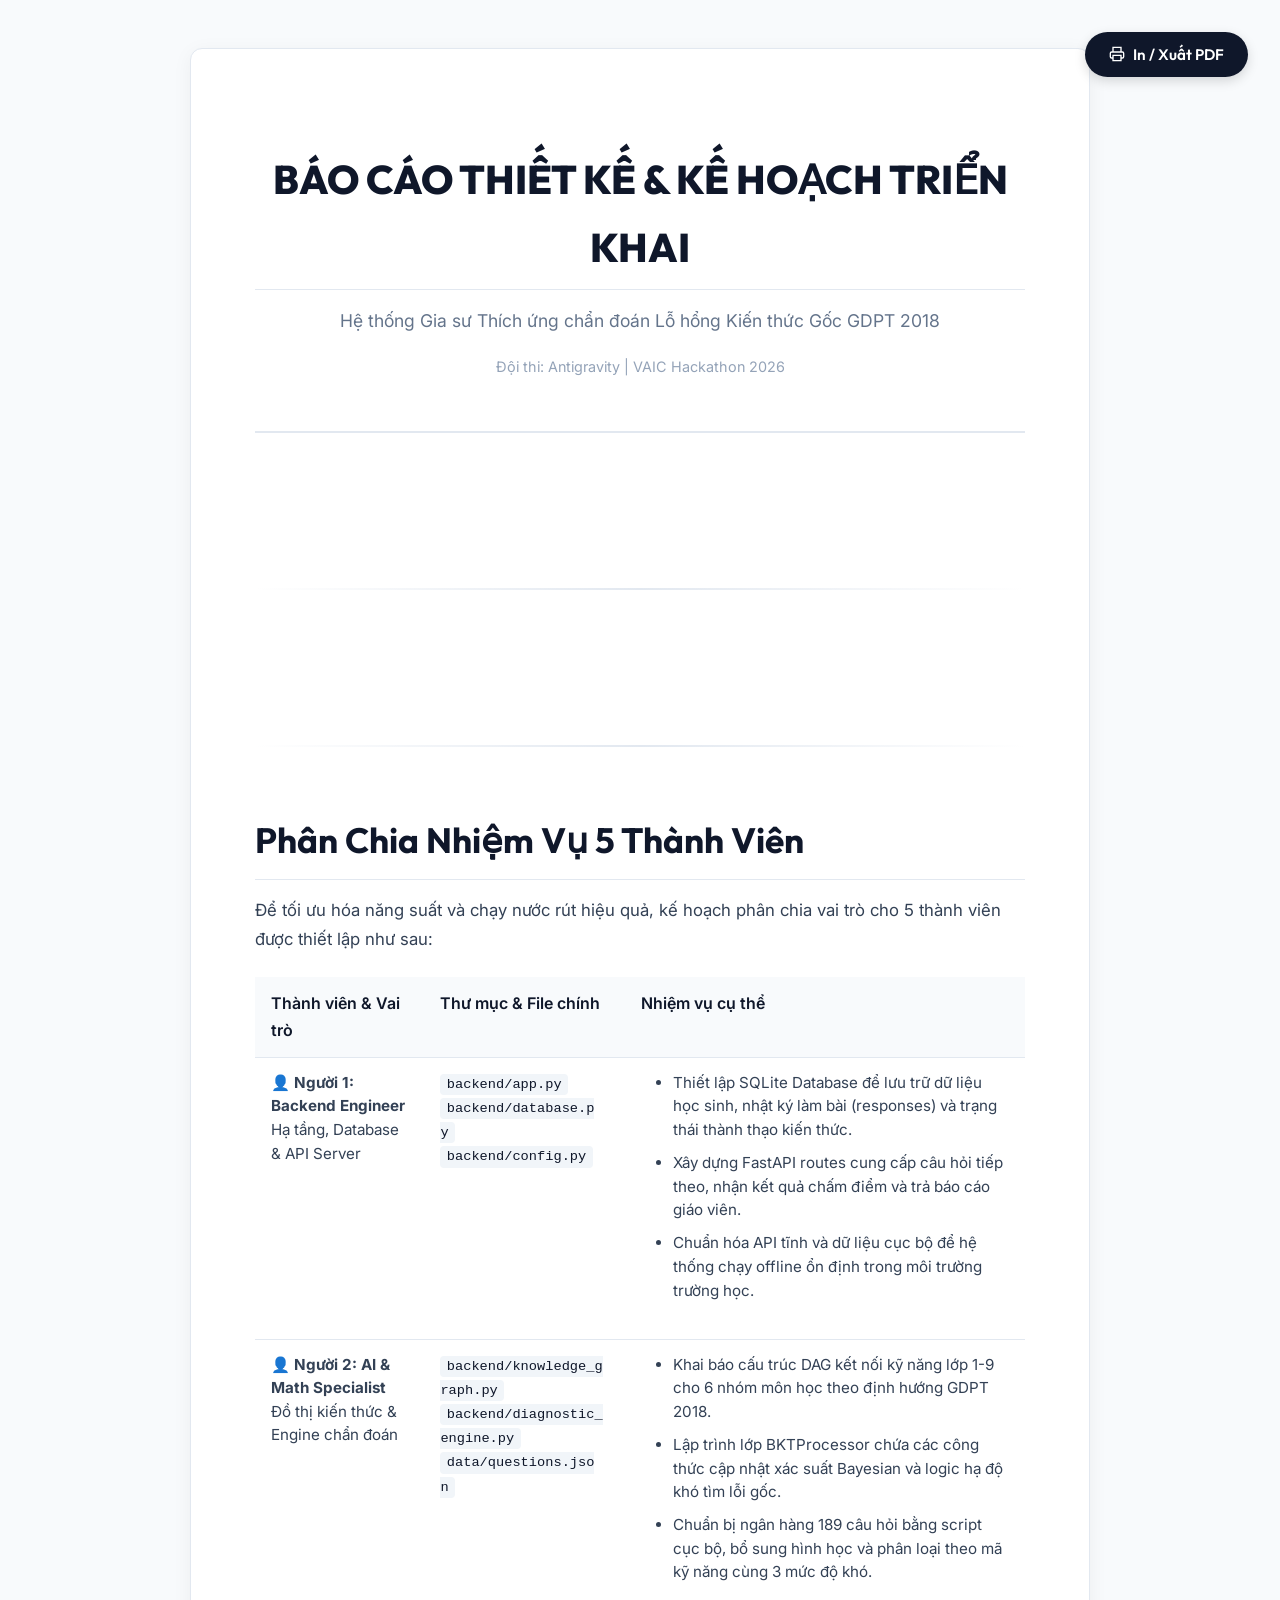
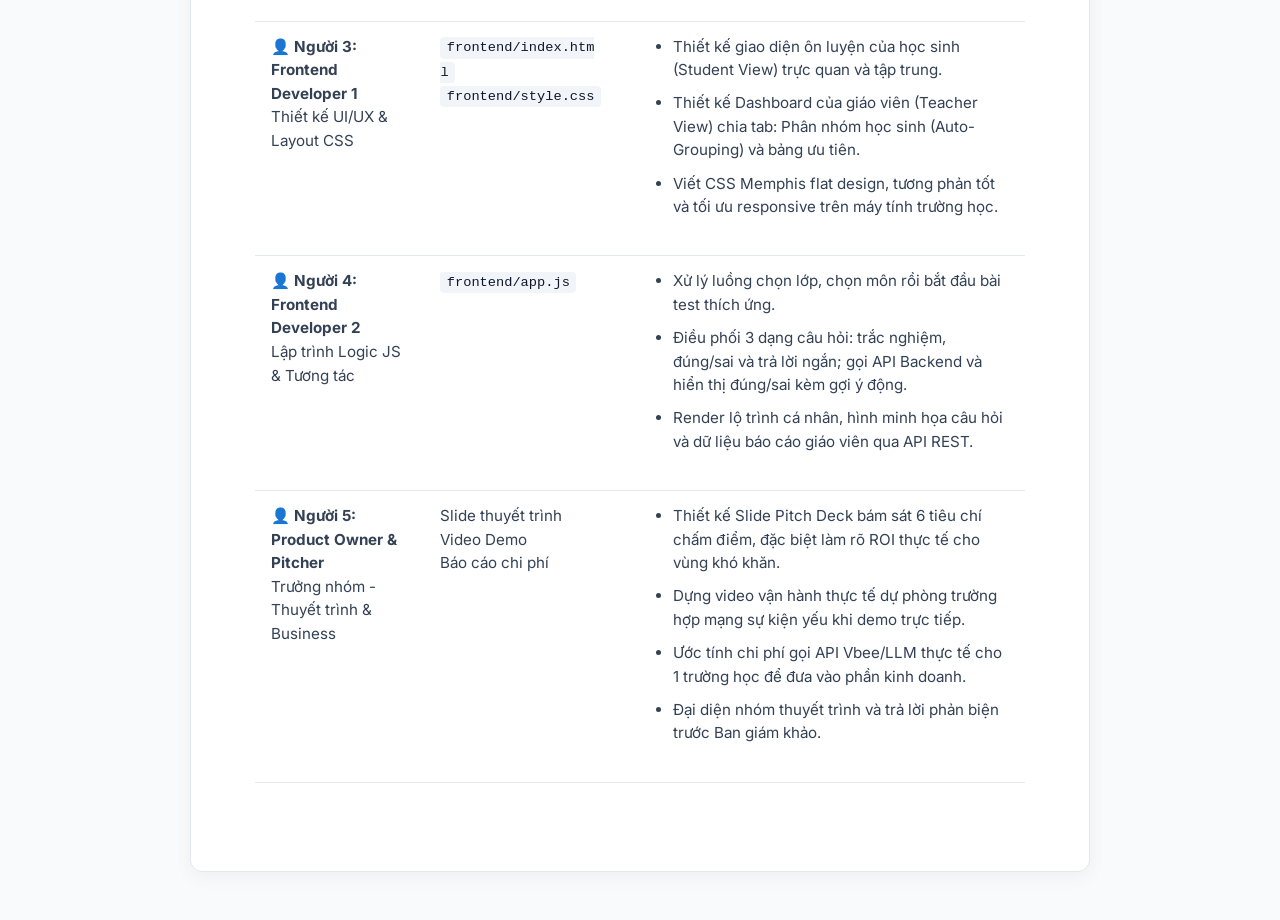
==== commit 74778a55: "feat: refine adaptive survey flow" ====
--- a/Adaptive_Tutoring_System_Report.html
+++ b/Adaptive_Tutoring_System_Report.html
@@ -167,12 +167,42 @@
         th, td {
             padding: 0.8rem 1rem;
             border-bottom: 1px solid var(--border);
+            vertical-align: top;
         }
         
         th {
             background: #f8fafc;
             font-weight: 600;
             color: var(--text-headers);
+        }
+
+        .team-table {
+            table-layout: fixed;
+        }
+
+        .team-table th:nth-child(1),
+        .team-table td:nth-child(1) {
+            width: 22%;
+        }
+
+        .team-table th:nth-child(2),
+        .team-table td:nth-child(2) {
+            width: 26%;
+        }
+
+        .team-table th:nth-child(3),
+        .team-table td:nth-child(3) {
+            width: 52%;
+        }
+
+        .team-table td,
+        .team-table li {
+            font-size: 0.95rem;
+            line-height: 1.55;
+        }
+
+        .team-table code {
+            overflow-wrap: anywhere;
         }
         
         .print-btn-container {
@@ -218,6 +248,21 @@
                 display: none;
             }
         }
+
+        @media (max-width: 760px) {
+            body {
+                padding: 1rem;
+            }
+            .container {
+                padding: 1.5rem;
+            }
+            .header h1 {
+                font-size: 1.8rem;
+            }
+            table {
+                min-width: 720px;
+            }
+        }
     </style>
 </head>
 <body>
@@ -236,293 +281,14 @@
         </div>
 
         <section>
-            <h1>Brainstorming & Thiết kế: Hệ thống Gia sư Thích ứng chẩn đoán Lỗ hổng Kiến thức Gốc (Đề 1)</h1>
-<br>
-<p>Đề tài này tập trung giải quyết bài toán phân hóa trình độ trong lớp học Việt Nam (đặc biệt ở vùng sâu, vùng xa, lớp sĩ số đông 40 học sinh) bằng cách xây dựng một hệ thống gia sư số thích ứng tự động chẩn đoán lỗ hổng gốc (root-cause gap) của học sinh và trợ lý số (Dashboard) hỗ trợ giáo viên điều phối giảng dạy hiệu quả.</p>
-<br>
-<hr>
-<br>
-<h2>1. Bản đồ Tổng quan Hệ thống (System Architecture)</h2>
-<br>
-<pre class="code-block"><code class="language-mermaid">graph TD
-    subgraph Student Client (Offline-First Web App)
-        StudentUI[Student Practice UI] &lt;--&gt; LocalDB[(SQLite Local Database)]
-        StudentUI --&gt;|Answer Submission| DiagnosticEngine[Adaptive Diagnostic Engine]
-    end
-
-    subgraph Local Server / Teacher Client
-        TeacherUI[Teacher Dashboard UI] &lt;--&gt; LocalDB
-        LocalDB &lt;--&gt; SyncService[Băng thông thấp: Sync Service]
-    end
-
-    subgraph Central Cloud (Optional Hub)
-        SyncService &lt;--&gt;|Sync when online| CloudDB[(Central Cloud DB)]
-    end
-
-    subgraph Core AI &amp; Diagnostics
-        DiagnosticEngine &lt;--&gt; KG[Knowledge Graph: Sơ đồ Kiến thức GDPT 2018]
-        DiagnosticEngine --&gt;|Update State| BKT[Bayesian Knowledge Tracing / Decision Tree]
-        BKT --&gt;|Generate Next Question| QuestionBank[Question Bank DB]
-    end
-
-    subgraph Teacher Assistant Layers
-        LocalDB --&gt; GroupingService[Automatic Student Grouping]
-        LocalDB --&gt; PriorityAlerts[Teacher Priority Suggestions]
-        GroupingService --&gt; TeacherUI
-        PriorityAlerts --&gt; TeacherUI
-    end
-</code></pre>
-<br>
-<hr>
-<br>
-<h2>2. Chi tiết Chiến lược thiết kế theo 6 Tiêu chí Barem</h2>
-<br>
-<h3>Tiêu chí 1: Technical Implementation & Engineering Depth (20 điểm)</h3>
-<ul>
-<li>  <strong>Offline-First & Sync Protocol:</strong></li>
-<li>  Hệ thống chạy hoàn toàn trên mạng cục bộ trường học (Local LAN) thông qua một thiết bị máy chủ mini (ví dụ: máy tính của giáo viên hoặc Raspberry Pi) chạy SQLite và FastAPI Backend.</li>
-<li>  Tất cả tiến trình làm bài, chấm điểm và chẩn đoán diễn ra offline mà không cần internet.</li>
-<li>  Xây dựng giao thức đồng bộ hóa nhẹ (Incremental Sync): Khi có mạng yếu hoặc kết nối cuối tuần, hệ thống chỉ đẩy dữ liệu thô dạng log nén (JSON nén) lên Cloud Hub để tiết kiệm tối đa băng thông.</li>
-<li>  <strong>Thư viện:</strong> Dùng SQLite tích hợp sẵn, FastAPI (Python) làm backend gọn nhẹ, tối ưu hóa bộ nhớ cho thiết bị cấu hình thấp.</li>
-</ul>
-<br>
-<hr>
-<br>
-<h3>Tiêu chí 2: AI-Native Architecture & Innovation (20 điểm)</h3>
-<ul>
-<li>  <strong>Knowledge Graph (Sơ đồ Kiến thức Gốc GDPT 2018):</strong></li>
-<li>  Thiết kế cây phả hệ kiến thức (Knowledge Dependency Tree) môn Toán. Ví dụ:</li>
-<li>  <code>Toán 7: Cộng trừ số hữu tỉ</code> -> Phụ thuộc vào <code>Toán 6: Cộng trừ số nguyên</code> và <code>Toán 5: Quy đồng mẫu số phân số</code>.</li>
-<li>  Khi học sinh làm sai bài toán lớp 7, hệ thống không chỉ báo sai mà tự động hạ độ khó xuống bài toán lớp 6 và lớp 5 để kiểm tra chính xác họ bị hổng ở bước nào.</li>
-<li>  <strong>Engine Chẩn đoán Lỗ hổng gốc (Adaptive Diagnostic Engine):</strong></li>
-<li>  Sử dụng thuật toán <strong>BKT (Bayesian Knowledge Tracing)</strong> đơn giản hóa hoặc cây quyết định (Decision Tree) để tính toán xác suất thành thạo (mastery probability) của học sinh đối với từng kỹ năng con.</li>
-<li>  Đường đi chẩn đoán: Nếu học sinh sai -> chuyển sang câu hỏi kiểm tra kỹ năng tiên quyết (Prerequisite skill). Nếu làm đúng -> chứng tỏ hổng ở kỹ năng hiện tại. Nếu làm sai tiếp -> tiếp tục đào sâu xuống lớp dưới.</li>
-</ul>
-<br>
-<hr>
-<br>
-<h3>Tiêu chí 3: Business Viability & Pilot Pathway (20 điểm)</h3>
-<ul>
-<li>  <strong>Giải quyết nỗi đau giáo dục thực tế:</strong></li>
-<li>  Giáo viên dạy lớp 40 học sinh không thể giảng giải riêng cho từng em có trình độ chênh lệch. Học sinh yếu nản chí vì không hiểu bài, học sinh giỏi chán nản vì phải học lại kiến thức đã biết.</li>
-<li>  <strong>Lộ trình Pilot PoC khả thi:</strong></li>
-<li>  <strong>Giai đoạn 1 (Tuần 1-2):</strong> Số hóa sơ đồ kiến thức toán trung học cơ sở (Lớp 6, 7) và ngân hàng câu hỏi khoảng 100 câu.</li>
-<li>  <strong>Giai đoạn 2 (Tuần 3-4):</strong> Chạy thử nghiệm giả lập (Simulation) trên 50 hồ sơ học sinh ảo với các lỗ hổng kiến thức định trước để kiểm tra độ chính xác của thuật toán chẩn đoán.</li>
-<li>  <strong>Giai đoạn 3 (Tuần 5-8):</strong> Thử nghiệm thực tế tại 1 lớp học ở khu vực khó khăn thông qua mạng LAN nội bộ. Đo lường mức độ cải thiện điểm số và thời gian tiết kiệm được của giáo viên.</li>
-</ul>
-<br>
-<hr>
-<br>
-<h3>Tiêu chí 4: AI-Native UX & Design Thinking (15 điểm)</h3>
-<ul>
-<li>  <strong>Student Interface (Trực quan & Gamified):</strong></li>
-<li>  Giao diện làm bài sạch sẽ, không gây mất tập trung.</li>
-<li>  Sử dụng cơ chế giải thích gợi ý (hint) từng bước thay vì hiển thị đáp án ngay. Gợi ý thay đổi linh hoạt tùy theo mức độ chẩn đoán lỗ hổng.</li>
-<li>  <strong>Teacher Dashboard (Premium Trợ lý số):</strong></li>
-<li>  <strong>Auto-Grouping (Tự động nhóm học sinh):</strong> Tự động phân loại 40 học sinh thành 3-4 nhóm nhỏ dựa trên lỗ hổng chung (ví dụ: "Nhóm 5 em hổng kiến thức ước chung lớn nhất").</li>
-<li>  <strong>Priority List (Thứ tự ưu tiên hỗ trợ):</strong> Chỉ ra chính xác 3 học sinh đang gặp khó khăn nhất (loạt câu sai liên tục, mất phương hướng) để giáo viên đến hỗ trợ trực tiếp.</li>
-<li>  <strong>Class-wide Gap Alerts (Cảnh báo toàn lớp):</strong> Báo cáo chủ đề cả lớp đang yếu nhất để giáo viên giảng lại chung trên bảng.</li>
-</ul>
-<br>
-<hr>
-<br>
-<h3>Tiêu chí 5: AI Safety, Grounding & Trust (15 điểm)</h3>
-<ul>
-<li>  <strong>Độ tin cậy của chẩn đoán:</strong></li>
-<li>  Không để LLM tự do chấm điểm tự luận để tránh thiên kiến hoặc ảo tưởng (hallucination). Tất cả các câu hỏi chẩn đoán ban đầu sử dụng dạng trắc nghiệm, điền số hoặc kéo thả có đáp án đối chiếu cơ sở dữ liệu cứng.</li>
-<li>  <strong>Tính minh bạch của dữ liệu:</strong></li>
-<li>  Mọi quyết định chuyển hướng câu hỏi và cập nhật xác suất kỹ năng đều được ghi lại dưới dạng cây sơ đồ tư duy (Reasoning Tree) trên Dashboard của giáo viên để giáo viên hiểu tại sao AI đưa ra kết luận học sinh bị hổng kiến thức đó.</li>
-</ul>
-<br>
-<hr>
-<br>
-<h3>Tiêu chí 6: Presentation, Demo & Defensibility (10 điểm)</h3>
-<ul>
-<li>  <strong>Kịch bản Demo ấn tượng:</strong></li>
-<li>  *Tình huống:* Học sinh A (Lớp 7) làm bài tập cộng phân số lớp 7 bị sai.</li>
-<li>  *Hệ thống:* Tự động đưa ra câu hỏi phụ lớp 5 về Quy đồng mẫu số. Học sinh A làm sai tiếp. Hệ thống kết luận: Lỗ hổng gốc là lớp 5.</li>
-<li>  *Giáo viên:* Mở Dashboard, thấy học sinh A được xếp vào nhóm "Lỗ hổng phân số lớp 5", nhận đề xuất bài giảng tương ứng để kèm cặp.</li>
-<li>  <strong>Chứng minh khả năng chạy trên thiết bị yếu:</strong></li>
-<li>  Trình diễn chạy mượt mà trên môi trường máy tính cấu hình thấp (Celeron/2GB RAM) hoặc Raspberry Pi.</li>
-</ul>
-<br>
-<hr>
-<br>
-<h2>3. Khắc phục điểm yếu & Các điểm bổ sung chéo (Self-Correction)</h2>
-<br>
-<ul>
-<li>  <strong>Vấn đề:</strong> Khối lượng bài giảng toán GDPT 2018 rất lớn, tự soạn ngân hàng câu hỏi trong thời gian ngắn là bất khả thi.</li>
-<li>  *Khắc phục:* Sử dụng LLM (Gemini API) để sinh tự động ngân hàng câu hỏi dựa trên nội dung chuẩn SGK 2018 dưới dạng file JSON cấu trúc sẵn, sau đó cho giáo viên duyệt nhanh.</li>
-<li>  <strong>Vấn đề:</strong> Offline hoàn toàn làm sao gọi LLM/Gemini?</li>
-<li>  *Khắc phục:* AI chẩn đoán (BKT/Decision Tree) chạy offline 100% bằng code thuật toán Python cục bộ không cần mạng. LLM (Gemini/OpenAI) chỉ được dùng ở server đám mây để chuẩn bị nội dung (offline content preparation) và đồng bộ hóa báo cáo phân tích sâu định kỳ khi có kết nối internet.</li>
-</ul>
-<br>
+            <br>
 
         </section>
 
         <hr class="section-separator">
 
         <section>
-            <h1>Kế hoạch triển khai: Hệ thống Gia sư Thích ứng chẩn đoán Lỗ hổng Kiến thức Gốc (Đề 1)</h1>
-<br>
-<p>Kế hoạch này cung cấp sơ đồ thiết kế chi tiết, cấu trúc thư mục và <strong>giải pháp kỹ thuật/thuật toán cụ thể xuyên suốt</strong> để đội thi bám sát và hiện thực hóa hệ thống.</p>
-<br>
-<hr>
-<br>
-<h2>1. Cấu trúc Thư mục Dự án Đề xuất</h2>
-<br>
-<pre class="code-block"><code class="language-text">c:/Users/ThinkPad/OneDrive - MSFT/Desktop/VNAI/
-├── backend/                  # API Server &amp; Diagnostic Engine (Python FastAPI)
-│   ├── app.py                # Định nghĩa các REST API endpoints
-│   ├── config.py             # Cấu hình môi trường local server
-│   ├── database.py           # SQLite DB: Học sinh, kết quả làm bài, trạng thái kiến thức
-│   ├── knowledge_graph.py    # Định nghĩa đồ thị kiến thức (Nodes: Kỹ năng, Edges: Tiên quyết)
-│   └── diagnostic_engine.py  # Thuật toán chẩn đoán lỗ hổng gốc (BKT / Decision Tree)
-├── frontend/                 # Giao diện Web (Single-Page App cao cấp)
-│   ├── index.html            # Giao diện học sinh làm bài &amp; Dashboard của giáo viên
-│   ├── style.css             # Vanilla CSS: Glassmorphic UI, biểu đồ phân tích
-│   └── app.js                # Logic chạy tương tác, kiểm tra đáp án, hiển thị biểu đồ
-├── data/                     # Cơ sở dữ liệu và ngân hàng câu hỏi
-│   ├── questions.json        # Ngân hàng câu hỏi toán phân loại theo mã kỹ năng
-│   └── tutor.db              # SQLite Database chạy thực tế
-├── requirements.txt          # Thư viện Python cần thiết
-└── run.py                    # File chạy nhanh khởi động cả Backend và Frontend
-</code></pre>
-<br>
-<hr>
-<br>
-<h2>2. Giải pháp Kỹ thuật Xuyên suốt (Core Technical Solutions)</h2>
-<br>
-<p>Để hệ thống hoạt động chính xác, ổn định offline và giải quyết triệt để yêu cầu chẩn đoán lỗ hổng gốc, chúng ta áp dụng các giải pháp thuật toán sau:</p>
-<br>
-<h3>A. Mô hình Đồ thị Kiến thức (Knowledge Graph DAG)</h3>
-<p>Cấu trúc kiến thức môn Toán được lưu dưới dạng <strong>Đồ thị có hướng không chu trình (DAG)</strong>. Mỗi nút là một Kỹ năng (Skill) có liên kết tới các kỹ năng tiên quyết (Prerequisites).</p>
-<br>
-<ul>
-<li>  <strong>Định nghĩa Cấu trúc Node:</strong></li>
-<pre class="code-block"><code class="language-json">    {
-      "skill_id": "MATH7_ADD_RATIONAL",
-      "name": "Cộng trừ số hữu tỉ (Lớp 7)",
-      "grade": 7,
-      "prerequisites": ["MATH6_ADD_INTEGER", "MATH5_COMMON_FRACTION"]
-    }
-</code></pre>
-</ul>
-<br>
-<h3>B. Thuật toán Chẩn đoán & Cập nhật Trạng thái (Diagnostic Logic)</h3>
-<p>Sử dụng mô hình <strong>Bayesian Knowledge Tracing (BKT) đơn giản</strong> để quản lý độ thành thạo $P(M_s)$ của học sinh đối với kỹ năng $s$.</p>
-<br>
-<p>1.  <strong>Cấu hình Xác suất mặc định:</strong></p>
-<ul>
-<li>  $P(L_0)$ (Xác suất biết trước): $0.5$ (Học sinh trung bình có 50% khả năng đã biết kỹ năng).</li>
-<li>  $P(G)$ (Xác suất đoán bừa - Guess): $0.2$ (Trắc nghiệm 4 đáp án).</li>
-<li>  $P(S)$ (Xác suất làm sai dù đã biết - Slip): $0.1$.</li>
-<li>  $P(T)$ (Xác suất học được sau mỗi câu hỏi - Transition): $0.2$.</li>
-</ul>
-<br>
-<p>2.  <strong>Công thức Cập nhật xác suất sau khi có câu trả lời:</strong></p>
-<ul>
-<li>  *Nếu học sinh trả lời ĐÚNG:*</li>
-</ul>
-<p>$$P(M_{s} | Correct) = \frac{P(M_s) \times (1 - P(S))}{P(M_s) \times (1 - P(S)) + (1 - P(M_s)) \times P(G)}$$</p>
-<ul>
-<li>  *Nếu học sinh trả lời SAI:*</li>
-</ul>
-<p>$$P(M_{s} | Incorrect) = \frac{P(M_s) \times P(S)}{P(M_s) \times P(S) + (1 - P(M_s)) \times (1 - P(G))}$$</p>
-<ul>
-<li>  *Xác suất cập nhật cho lượt tiếp theo (sau khi chuyển giao kiến thức):*</li>
-</ul>
-<p>$$P(M_s) \leftarrow P(M_s | Result) + (1 - P(M_s | Result)) \times P(T)$$</p>
-<br>
-<p>3.  <strong>Hành vi Thích ứng (Adaptation Rules):</strong></p>
-<ul>
-<li>  <strong>Ngưỡng thành thạo (Mastered Threshold):</strong> $P(M_s) \ge 0.85$. Nếu vượt qua, đánh dấu học sinh đã làm chủ kỹ năng $s$ và nâng cấp lên kỹ năng cấp cao tiếp theo.</li>
-<li>  <strong>Ngưỡng lỗ hổng (Gap Threshold):</strong> $P(M_s) < 0.40$. Nếu sụt giảm dưới ngưỡng này, hệ thống đánh dấu học sinh bị hổng kỹ năng $s$, <strong>tự động tạm dừng</strong> tiến trình hiện tại và mở luồng chẩn đoán (Diagnostic sub-path) bằng cách đưa ra câu hỏi của các kỹ năng trong <code>prerequisites</code>.</li>
-</ul>
-<br>
-<hr>
-<br>
-<h3>C. Cơ chế Trợ lý Giáo viên (Teacher Assistant Engine)</h3>
-<br>
-<p>1.  <strong>Tự động Phân nhóm Học sinh (Auto-Grouping):</strong></p>
-<ul>
-<li>  Cứ mỗi 10 giây, Backend quét bảng <code>student_mastery</code>.</li>
-<li>  Với mỗi kỹ năng $s$, gom tất cả học sinh có $P(M_s) < 0.50$ thành một nhóm.</li>
-<li>  Nếu nhóm có số lượng học sinh vượt quá 20% sĩ số lớp, gửi <strong>Cảnh báo giảng lại toàn lớp (Class-wide Re-teach Alert)</strong> cho giáo viên.</li>
-</ul>
-<br>
-<p>2.  <strong>Xác định học sinh cần kèm cặp ưu tiên (Priority Score):</strong></p>
-<ul>
-<li>  Giáo viên cần biết em nào đang gặp bế tắc nhất trong lớp học. Chúng ta tính toán <strong>Điểm Ưu tiên (Priority Score - $PS$)</strong> cho từng học sinh:</li>
-</ul>
-<p>$$PS = (1.0 - P(M_{current})) \times (1.0 + N_{failed}) \times \ln(T_{stuck} + 2)$$</p>
-<ul>
-<li>  $P(M_{current})$: Xác suất thành thạo của kỹ năng hiện tại em đang làm.</li>
-<li>  $N_{failed}$: Số câu làm sai liên tiếp của kỹ năng hiện tại.</li>
-<li>  $T_{stuck}$: Thời gian (phút) em bị mắc kẹt ở kỹ năng này.</li>
-<li>  Học sinh có điểm $PS$ cao nhất sẽ được xếp lên đầu danh sách <strong>"Cần giáo viên kèm gấp"</strong>.</li>
-</ul>
-<br>
-<hr>
-<br>
-<h3>D. Giao thức đồng bộ mạng yếu (Offline Sync Protocol)</h3>
-<ul>
-<li>  <strong>Offline Storage:</strong> Toàn bộ lịch sử làm bài được lưu trữ tức thì vào SQLite bảng <code>responses</code>.</li>
-<li>  <strong>Sync Log format:</strong> Định nghĩa log dạng hàng đợi (Queue), ghi vết gọn nhẹ:</li>
-<pre class="code-block"><code class="language-json">    {
-      "event_id": "uuid",
-      "student_id": "std101",
-      "question_id": "math7_q05",
-      "is_correct": 0,
-      "time_spent": 45,
-      "timestamp": 1721200000
-    }
-</code></pre>
-<li>  <strong>Giao thức đẩy (Push Sync):</strong> Cứ khi có kết nối internet nhẹ (Ping thành công tới Cloud Hub), đẩy danh sách tin nhắn log dạng JSON nén lên server, dọn dẹp hàng đợi local.</li>
-</ul>
-<br>
-<hr>
-<br>
-<h2>3. Danh sách File cần tạo mới (Proposed Files)</h2>
-<br>
-<h3>Component 1: Engine chẩn đoán & Đồ thị</h3>
-<ul>
-<li>  #### <a href="file:///c:/Users/ThinkPad/OneDrive - MSFT/Desktop/VNAI/backend/knowledge_graph.py">NEW] [knowledge_graph.py</a></li>
-<li>  Khai báo cấu trúc DAG kết nối các chương mục toán THCS lớp 5, 6, 7.</li>
-<li>  #### <a href="file:///c:/Users/ThinkPad/OneDrive - MSFT/Desktop/VNAI/backend/diagnostic_engine.py">NEW] [diagnostic_engine.py</a></li>
-<li>  Hiện thực lớp <code>BKTProcessor</code> chứa các công thức toán Bayesian và logic adaptive điều hướng câu hỏi.</li>
-</ul>
-<br>
-<h3>Component 2: APIs & SQLite Database</h3>
-<ul>
-<li>  #### <a href="file:///c:/Users/ThinkPad/OneDrive - MSFT/Desktop/VNAI/backend/database.py">NEW] [database.py</a></li>
-<li>  Khởi tạo SQLite DB và các truy vấn ghi vết, cập nhật xác suất chẩn đoán.</li>
-<li>  #### <a href="file:///c:/Users/ThinkPad/OneDrive - MSFT/Desktop/VNAI/backend/app.py">NEW] [app.py</a></li>
-<li>  Cung cấp các API: lấy câu hỏi chẩn đoán tiếp theo, nhận kết quả nộp bài, và API dashboard giáo viên thống kê điểm ưu tiên hỗ trợ.</li>
-<li>  #### <a href="file:///c:/Users/ThinkPad/OneDrive - MSFT/Desktop/VNAI/data/questions.json">NEW] [questions.json</a></li>
-<li>  Ngân hàng câu hỏi thử nghiệm cho phép chẩn đoán đa tầng (lớp 5 lên lớp 7).</li>
-</ul>
-<br>
-<h3>Component 3: Frontend Interface</h3>
-<ul>
-<li>  #### <a href="file:///c:/Users/ThinkPad/OneDrive - MSFT/Desktop/VNAI/frontend/index.html">NEW] [index.html</a></li>
-<li>  Màn hình ôn luyện học sinh (có vùng gợi ý thông minh) và Dashboard giáo viên.</li>
-<li>  #### <a href="file:///c:/Users/ThinkPad/OneDrive - MSFT/Desktop/VNAI/frontend/style.css">NEW] [style.css</a></li>
-<li>  Giao diện Glassmorphism và CSS Grid chia các khu vực báo cáo, danh sách ưu tiên.</li>
-<li>  #### <a href="file:///c:/Users/ThinkPad/OneDrive - MSFT/Desktop/VNAI/frontend/app.js">NEW] [app.js</a></li>
-<li>  Xử lý tương tác, cập nhật biểu đồ và kéo dãn tiến trình chẩn đoán.</li>
-</ul>
-<br>
-<hr>
-<br>
-<h2>4. Kế hoạch kiểm thử (Verification Plan)</h2>
-<br>
-<h3>Automated Test</h3>
-<ul>
-<li>  #### <a href="file:///c:/Users/ThinkPad/OneDrive - MSFT/Desktop/VNAI/tests/test_diagnostics.py">NEW] [test_diagnostics.py</a></li>
-<li>  Tự động chạy chuỗi giả lập 10 câu trả lời của 1 học sinh ảo bị hổng kiến thức phân số lớp 5 để kiểm chứng xem hệ thống có đưa ra kết luận chẩn đoán xác suất thành thạo phân số lớp 5 giảm xuống cực thấp hay không.</li>
-</ul>
-<br>
+            <br>
 
         </section>
         
@@ -534,7 +300,7 @@
     <p>Để tối ưu hóa năng suất và chạy nước rút hiệu quả, kế hoạch phân chia vai trò cho 5 thành viên được thiết lập như sau:</p>
     
     <div class="table-container">
-        <table>
+        <table class="team-table">
             <thead>
                 <tr>
                     <th>Thành viên & Vai trò</th>
@@ -550,7 +316,7 @@
                         <ul>
                             <li>Thiết lập SQLite Database để lưu trữ dữ liệu học sinh, nhật ký làm bài (responses) và trạng thái thành thạo kiến thức.</li>
                             <li>Xây dựng FastAPI routes cung cấp câu hỏi tiếp theo, nhận kết quả chấm điểm và trả báo cáo giáo viên.</li>
-                            <li>Hiện thực giao thức đồng bộ log nhẹ (Sync Queue) khi phát hiện kết nối internet.</li>
+                            <li>Chuẩn hóa API tĩnh và dữ liệu cục bộ để hệ thống chạy offline ổn định trong môi trường trường học.</li>
                         </ul>
                     </td>
                 </tr>
@@ -559,9 +325,9 @@
                     <td><code>backend/knowledge_graph.py</code><br><code>backend/diagnostic_engine.py</code><br><code>data/questions.json</code></td>
                     <td>
                         <ul>
-                            <li>Khai báo cấu trúc DAG kết nối các kỹ năng toán THCS lớp 5, 6, 7.</li>
+                            <li>Khai báo cấu trúc DAG kết nối kỹ năng lớp 1-9 cho 6 nhóm môn học theo định hướng GDPT 2018.</li>
                             <li>Lập trình lớp BKTProcessor chứa các công thức cập nhật xác suất Bayesian và logic hạ độ khó tìm lỗi gốc.</li>
-                            <li>Chuẩn bị ngân hàng câu hỏi phân loại theo mã kỹ năng (sử dụng Gemini sinh tự động).</li>
+                            <li>Chuẩn bị ngân hàng 189 câu hỏi bằng script cục bộ, bổ sung hình học và phân loại theo mã kỹ năng cùng 3 mức độ khó.</li>
                         </ul>
                     </td>
                 </tr>
@@ -572,7 +338,7 @@
                         <ul>
                             <li>Thiết kế giao diện ôn luyện của học sinh (Student View) trực quan và tập trung.</li>
                             <li>Thiết kế Dashboard của giáo viên (Teacher View) chia tab: Phân nhóm học sinh (Auto-Grouping) và bảng ưu tiên.</li>
-                            <li>Viết CSS Glassmorphic hiện đại, tương phản tốt và tối ưu responsive trên mọi dòng máy tính trường học.</li>
+                            <li>Viết CSS Memphis flat design, tương phản tốt và tối ưu responsive trên máy tính trường học.</li>
                         </ul>
                     </td>
                 </tr>
@@ -581,9 +347,9 @@
                     <td><code>frontend/app.js</code></td>
                     <td>
                         <ul>
-                            <li>Xử lý sự kiện học sinh chọn đáp án, gọi API Backend và hiển thị đúng/sai kèm gợi ý động (Hints).</li>
-                            <li>Vẽ biểu đồ hình cột tiến trình học tập của lớp học bằng CSS/HTML động.</li>
-                            <li>Kết nối WebSocket/API để cập nhật dữ liệu báo cáo thời gian thực về Dashboard giáo viên.</li>
+                            <li>Xử lý luồng chọn lớp, chọn môn rồi bắt đầu bài test thích ứng.</li>
+                            <li>Điều phối 3 dạng câu hỏi: trắc nghiệm, đúng/sai và trả lời ngắn; gọi API Backend và hiển thị đúng/sai kèm gợi ý động.</li>
+                            <li>Render lộ trình cá nhân, hình minh họa câu hỏi và dữ liệu báo cáo giáo viên qua API REST.</li>
                         </ul>
                     </td>
                 </tr>
